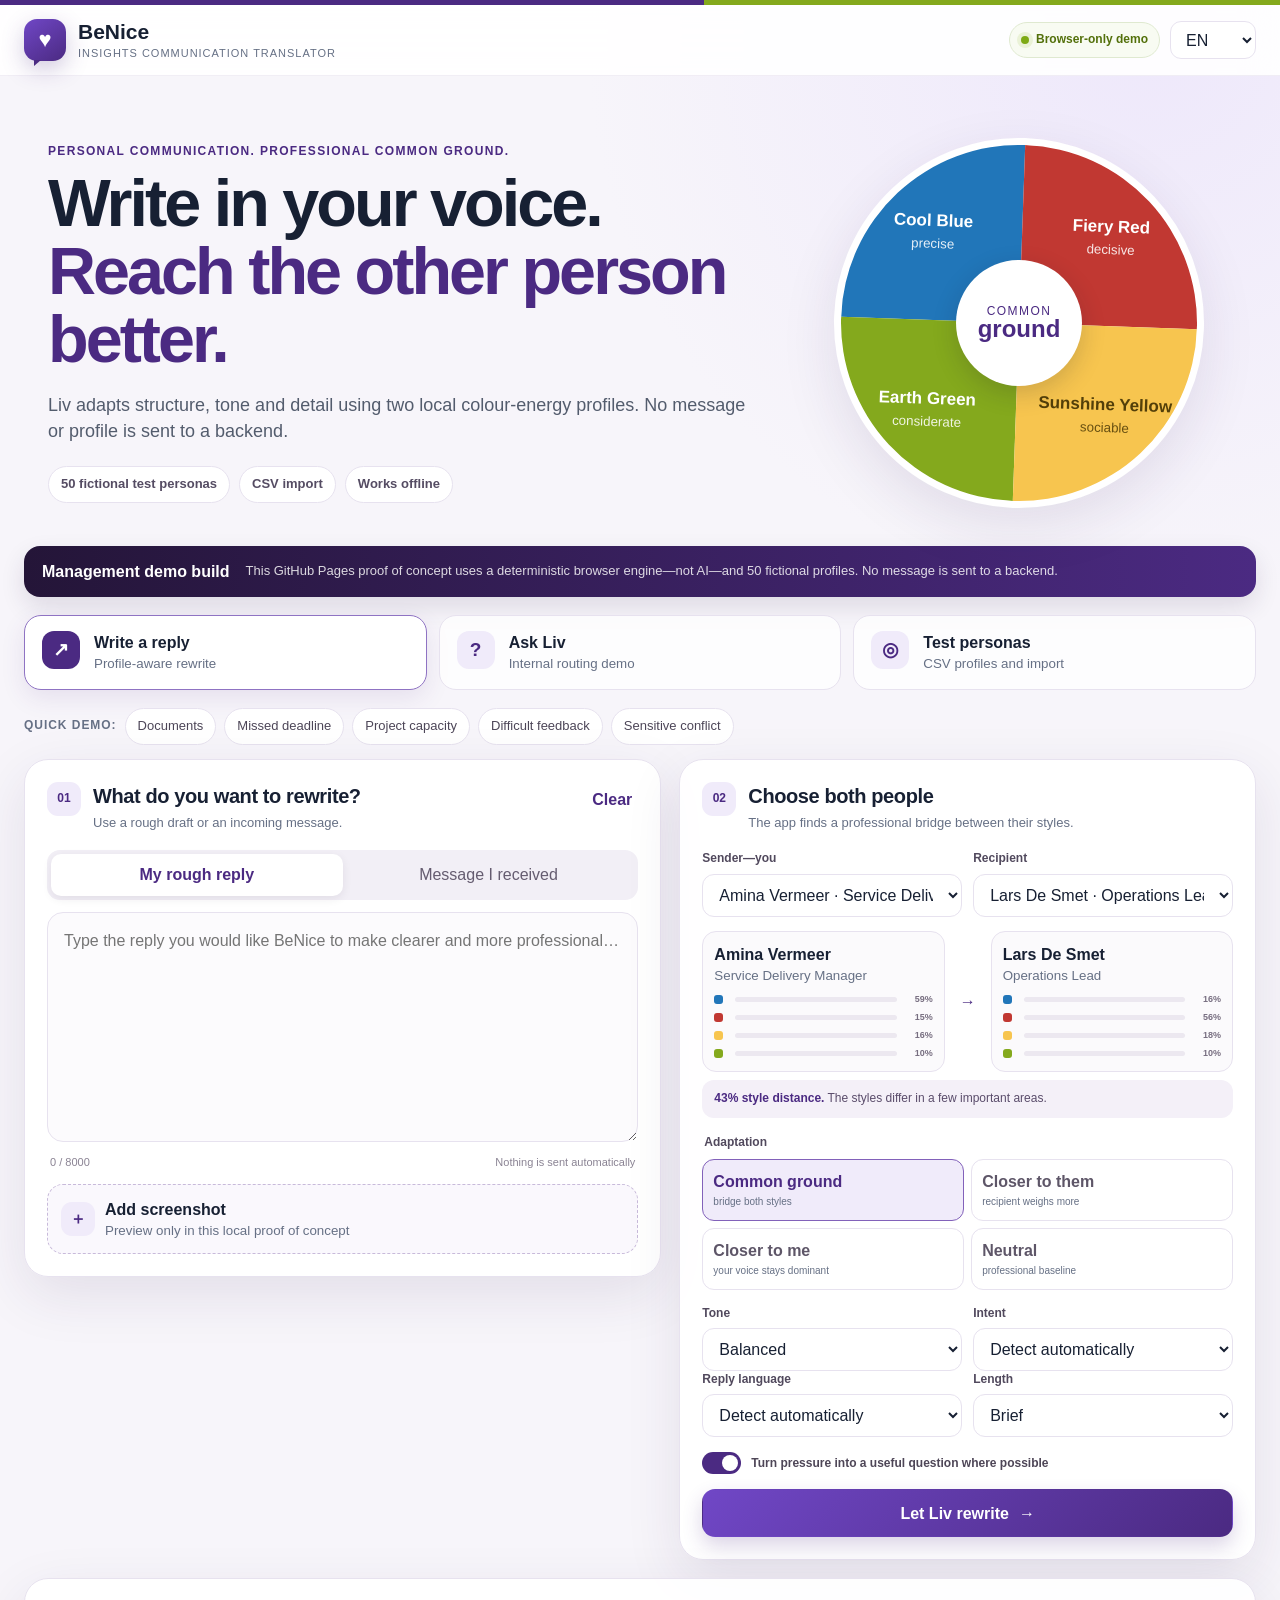
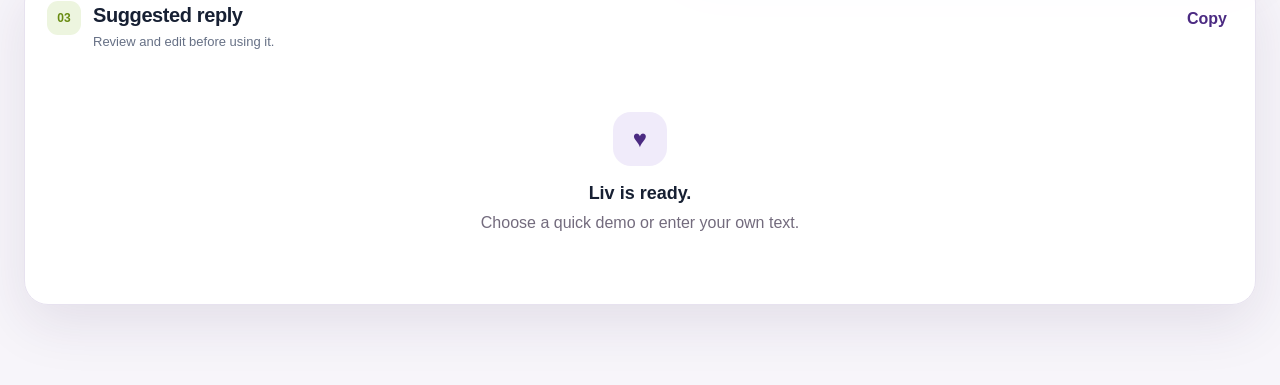
==== index.html @ 35d0121d "v0.000.001 first project setup" ====
<!doctype html>
<html lang="en">
<head>
  <meta charset="utf-8">
  <meta name="viewport" content="width=device-width,initial-scale=1,viewport-fit=cover">
  <meta name="theme-color" content="#4b2a82">
  <meta name="description" content="BeNice management proof of concept: personality-aware workplace communication using fictional CSV profiles in the browser.">
  <link rel="manifest" href="./manifest.webmanifest">
  <link rel="icon" href="./icons/icon.svg" type="image/svg+xml">
  <link rel="stylesheet" href="./styles.css">
  <title>BeNice · Insights communication translator</title>
</head>
<body>
  <div class="brand-ribbon" aria-hidden="true"></div>
  <header class="topbar">
    <a class="brand" href="#rewrite" aria-label="BeNice home">
      <span class="brand-mark" aria-hidden="true"><span>♥</span></span>
      <span class="brand-copy"><strong>BeNice</strong><small>Insights communication translator</small></span>
    </a>
    <div class="top-actions">
      <span class="local-chip"><span></span> Browser-only demo</span>
      <select id="uiLanguage" aria-label="Interface language">
        <option value="en">EN</option>
        <option value="nl">NL</option>
        <option value="fr">FR</option>
        <option value="de">DE</option>
      </select>
      <button id="installBtn" class="icon-button hidden" type="button" title="Install app" aria-label="Install app">↓</button>
    </div>
  </header>

  <main class="page-shell">
    <section class="hero">
      <div class="hero-copy">
        <p class="eyebrow" data-i18n="eyebrow">Personal communication. Professional common ground.</p>
        <h1 data-i18n-html="heroTitle">Write in your voice.<br><span>Reach the other person better.</span></h1>
        <p data-i18n="heroText">Liv adapts structure, tone and detail using two local colour-energy profiles. Nothing leaves this device.</p>
        <div class="hero-pills">
          <span data-i18n="pill1">50 fictional test personas</span>
          <span data-i18n="pill2">CSV import</span>
          <span data-i18n="pill3">Works offline</span>
        </div>
      </div>
      <div class="energy-compass" aria-label="Colour energies">
        <div class="energy blue"><strong>Cool Blue</strong><small data-i18n="blueShort">precise</small></div>
        <div class="energy red"><strong>Fiery Red</strong><small data-i18n="redShort">decisive</small></div>
        <div class="energy green"><strong>Earth Green</strong><small data-i18n="greenShort">considerate</small></div>
        <div class="energy yellow"><strong>Sunshine Yellow</strong><small data-i18n="yellowShort">sociable</small></div>
        <div class="compass-core"><span>common</span><strong>ground</strong></div>
      </div>
    </section>

    <div class="poc-banner">
      <strong data-i18n="pocTitle">Management demo build</strong>
      <span data-i18n="pocText">This GitHub Pages proof of concept uses a deterministic browser engine—not AI—and 50 fictional profiles. No message is sent to a backend.</span>
    </div>

    <nav class="mode-tabs" aria-label="BeNice mode">
      <button class="active" data-mode="rewrite"><span>↗</span><strong data-i18n="tabRewrite">Write a reply</strong><small data-i18n="tabRewriteSub">Profile-aware rewrite</small></button>
      <button data-mode="coach"><span>?</span><strong data-i18n="tabCoach">Ask Liv</strong><small data-i18n="tabCoachSub">Internal routing demo</small></button>
      <button data-mode="profiles"><span>◎</span><strong data-i18n="tabProfiles">Test personas</strong><small data-i18n="tabProfilesSub">CSV profiles and import</small></button>
    </nav>

    <section id="rewriteMode" class="mode-panel">
      <div class="demo-scenarios">
        <span data-i18n="demoLabel">Quick demo:</span>
        <button type="button" data-scenario="documents" data-i18n="demoDocuments">Documents</button>
        <button type="button" data-scenario="deadline" data-i18n="demoDeadline">Missed deadline</button>
        <button type="button" data-scenario="capacity" data-i18n="demoCapacity">Project capacity</button>
        <button type="button" data-scenario="feedback" data-i18n="demoFeedback">Difficult feedback</button>
        <button type="button" data-scenario="conflict" data-i18n="demoConflict">Sensitive conflict</button>
      </div>

      <div class="workspace-grid">
        <article class="card input-card">
          <div class="card-heading">
            <div><span class="step">01</span><div><h2 data-i18n="sourceTitle">What do you want to rewrite?</h2><p data-i18n="sourceSub">Use a rough draft or an incoming message.</p></div></div>
            <button id="clearBtn" class="link-button" type="button" data-i18n="clear">Clear</button>
          </div>

          <div class="segmented" data-choice="inputMode">
            <button class="active" data-value="draft" type="button" data-i18n="roughDraft">My rough reply</button>
            <button data-value="incoming" type="button" data-i18n="incomingMessage">Message I received</button>
          </div>
          <textarea id="sourceText" maxlength="8000" data-i18n-placeholder="sourcePlaceholder" placeholder="Type the reply you would like BeNice to make clearer and more professional…"></textarea>
          <div class="input-footer"><span id="charCount">0 / 8000</span><span data-i18n="notSent">Nothing is sent automatically</span></div>

          <div class="upload-zone">
            <label>
              <input id="imageInput" type="file" accept="image/png,image/jpeg,image/webp">
              <span class="upload-icon">＋</span>
              <span><strong data-i18n="upload">Add screenshot</strong><small data-i18n="uploadSub">Preview only in this local proof of concept</small></span>
            </label>
            <button id="removeImageBtn" class="link-button hidden" type="button" data-i18n="remove">Remove</button>
          </div>
          <img id="preview" class="preview hidden" alt="Uploaded screenshot preview">
          <p id="screenshotNote" class="privacy-note hidden"><span>i</span><span data-i18n="screenshotNote">The screenshot stays on this device. Text recognition will be connected to the internal agent later.</span></p>
        </article>

        <aside class="card settings-card">
          <div class="card-heading"><div><span class="step">02</span><div><h2 data-i18n="settingsTitle">Choose both people</h2><p data-i18n="settingsSub">The app finds a professional bridge between their styles.</p></div></div></div>

          <div class="people-grid">
            <label><span class="field-label" data-i18n="sender">Sender—you</span><select id="senderSelect" class="full-select"></select></label>
            <label><span class="field-label" data-i18n="recipient">Recipient</span><select id="recipientSelect" class="full-select"></select></label>
          </div>

          <div class="profile-pair">
            <div id="senderProfile" class="profile-card"></div>
            <div class="bridge-arrow">→</div>
            <div id="recipientProfile" class="profile-card"></div>
          </div>
          <div id="distanceSummary" class="distance-summary"></div>

          <fieldset>
            <legend data-i18n="adaptation">Adaptation</legend>
            <div class="choice-row four" data-choice="adaptation">
              <button class="active" data-value="common_ground" type="button"><strong data-i18n="commonGround">Common ground</strong><small data-i18n="commonGroundSub">bridge both styles</small></button>
              <button data-value="recipient" type="button"><strong data-i18n="closerThem">Closer to them</strong><small data-i18n="closerThemSub">recipient weighs more</small></button>
              <button data-value="sender" type="button"><strong data-i18n="closerMe">Closer to me</strong><small data-i18n="closerMeSub">your voice stays dominant</small></button>
              <button data-value="neutral" type="button"><strong data-i18n="neutral">Neutral</strong><small data-i18n="neutralSub">professional baseline</small></button>
            </div>
          </fieldset>

          <div class="settings-pair">
            <label><span class="field-label" data-i18n="tone">Tone</span><select id="toneSelect" class="full-select">
              <option value="balanced" data-i18n="balanced">Balanced</option>
              <option value="softer" data-i18n="softer">Softer</option>
              <option value="direct" data-i18n="direct">More direct</option>
            </select></label>
            <label><span class="field-label" data-i18n="intent">Intent</span><select id="intentSelect" class="full-select">
              <option value="auto" data-i18n="automatic">Detect automatically</option>
              <option value="ask" data-i18n="ask">Ask a question</option>
              <option value="request" data-i18n="request">Request action</option>
              <option value="feedback" data-i18n="feedback">Give feedback</option>
              <option value="deescalate" data-i18n="deescalate">De-escalate</option>
              <option value="inform" data-i18n="inform">Inform</option>
            </select></label>
          </div>
          <div class="settings-pair">
            <label><span class="field-label" data-i18n="replyLanguage">Reply language</span><select id="replyLanguage" class="full-select">
              <option value="auto" data-i18n="automatic">Detect automatically</option>
              <option value="en">English</option><option value="nl">Nederlands</option><option value="fr">Français</option><option value="de">Deutsch</option>
            </select></label>
            <label><span class="field-label" data-i18n="length">Length</span><select id="lengthSelect" class="full-select">
              <option value="brief" data-i18n="brief">Brief</option>
              <option value="balanced" data-i18n="balancedLength">Balanced</option>
              <option value="detailed" data-i18n="withContext">With context</option>
            </select></label>
          </div>
          <label class="toggle"><input id="questionFlip" type="checkbox" checked><span></span><b data-i18n="questionFlip">Turn pressure into a useful question where possible</b></label>
          <button id="rewriteBtn" class="primary-button full" type="button"><span data-i18n="rewriteButton">Let Liv rewrite</span><b>→</b></button>
        </aside>

        <article class="card result-card">
          <div class="card-heading"><div><span class="step done">03</span><div><h2 data-i18n="resultTitle">Suggested reply</h2><p data-i18n="resultSub">Review and edit before using it.</p></div></div><button id="copyBtn" class="link-button" type="button" data-i18n="copy">Copy</button></div>
          <div id="emptyResult" class="empty-state"><span>♥</span><strong data-i18n="emptyTitle">Liv is ready.</strong><p data-i18n="emptySub">Choose a quick demo or enter your own text.</p></div>
          <div id="resultContent" class="hidden">
            <div id="styleSummary" class="style-summary"></div>
            <section id="adviceCard" class="advice-card hidden">
              <div class="advice-heading"><span>↗</span><div><strong id="adviceTitle">Improve before sending</strong><p id="adviceIntro">Practical additions based on the recipient’s strongest colour energies.</p></div></div>
              <ul id="adviceList"></ul>
            </section>
            <section id="meetingCard" class="meeting-card hidden"><span>◉</span><div><strong data-i18n="meetingTitle">This may be better discussed directly.</strong><p id="meetingReason"></p><button id="copyMeetingBtn" class="secondary-button" type="button" data-i18n="copyMeeting">Copy meeting suggestion</button></div></section>
            <p id="otherwiseLabel" class="otherwise hidden" data-i18n="otherwise">If not, this is the written reply:</p>
            <textarea id="resultText" aria-label="Suggested reply"></textarea>
            <p id="resultMeta" class="microcopy"></p>
            <div class="result-actions"><button id="tryAgainBtn" class="secondary-button" type="button" data-i18n="anotherVersion">Another version</button><button id="copyMainBtn" class="primary-button" type="button" data-i18n="copyReply">Copy reply</button></div>
          </div>
        </article>
      </div>
    </section>

    <section id="coachMode" class="mode-panel hidden">
      <div class="coach-layout">
        <article class="coach-intro">
          <p class="eyebrow" data-i18n="coachEyebrow">Confidential and practical</p>
          <h2 data-i18n="coachTitle">Ask Liv where to go next.</h2>
          <p data-i18n="coachText">This local demo routes a question to a likely internal contact. It does not diagnose, monitor or report people.</p>
          <div class="coach-prompts">
            <button type="button" data-coach="capacity" data-i18n="coachPrompt1">My project needs more time or capacity.</button>
            <button type="button" data-coach="conflict" data-i18n="coachPrompt2">A collaboration is becoming difficult.</button>
            <button type="button" data-coach="privacy" data-i18n="coachPrompt3">I have a privacy or security question.</button>
            <button type="button" data-coach="wellbeing" data-i18n="coachPrompt4">I would like to talk to someone confidentially.</button>
          </div>
          <div class="coach-boundary"><strong data-i18n="boundaryTitle">Prototype boundary</strong><p data-i18n="boundaryText">No chat history, no HR notification and no sentiment score. A production directory would be managed internally.</p></div>
        </article>
        <article class="card coach-card">
          <div class="card-heading"><div><span class="step">01</span><div><h2 data-i18n="coachQuestion">What would you like to ask?</h2><p data-i18n="coachQuestionSub">The wording does not need to be perfect.</p></div></div></div>
          <textarea id="coachText" maxlength="4000" data-i18n-placeholder="coachPlaceholder" placeholder="Describe the question or situation…"></textarea>
          <button id="coachBtn" class="primary-button full" type="button"><span data-i18n="askLiv">Ask Liv</span><b>→</b></button>
          <div id="coachResult" class="coach-result hidden"></div>
        </article>
      </div>
    </section>

    <section id="profilesMode" class="mode-panel hidden">
      <div class="profiles-toolbar card">
        <div><p class="eyebrow" data-i18n="profilesEyebrow">Local profile source</p><h2 data-i18n="profilesTitle">50 fictional personas for testing</h2><p data-i18n="profilesText">Import your own CSV later; it is stored only in this browser. Use fictional or approved data for demonstrations.</p></div>
        <div class="toolbar-actions">
          <label class="secondary-button file-button"><input id="csvInput" type="file" accept=".csv,text/csv"><span data-i18n="importCsv">Import CSV</span></label>
          <button id="downloadCsvBtn" class="secondary-button" type="button" data-i18n="downloadCsv">Download current CSV</button>
          <button id="resetCsvBtn" class="link-button" type="button" data-i18n="resetDemo">Reset demo data</button>
        </div>
      </div>
      <div class="profiles-stats">
        <div><strong id="profileCount">50</strong><span data-i18n="profilesLoaded">profiles loaded</span></div>
        <div><strong id="departmentCount">0</strong><span data-i18n="departments">departments</span></div>
        <div><strong id="averageDistance">0%</strong><span data-i18n="averageDistance">average style distance</span></div>
      </div>
      <div class="profiles-filter card">
        <input id="profileSearch" type="search" data-i18n-placeholder="searchProfiles" placeholder="Search name, role or department…">
        <select id="departmentFilter"><option value="" data-i18n="allDepartments">All departments</option></select>
      </div>
      <div id="personaGrid" class="persona-grid"></div>
      <div class="method-note"><strong data-i18n="methodTitle">Method note</strong><span data-i18n="methodText">The four colour energies are used here as communication guidance, not as labels or a new assessment. Confirm internal licensing before using proprietary terminology or materials in production.</span></div>
    </section>
  </main>

  <div id="toast" class="toast" role="status" aria-live="polite"></div>
  <script type="module" src="./app.js"></script>
</body>
</html>
---- styles.css ----
:root{
  --ink:#172033;--muted:#667085;--line:#e7e2ef;--surface:#fff;--canvas:#f7f5fa;
  --purple:#4b2a82;--purple-2:#7047c6;--purple-soft:#f0ebfa;--green:#84a91d;--green-soft:#eef5df;
  --red:#c13832;--red-soft:#fae9e7;--yellow:#f7c54f;--yellow-soft:#fff5d7;--blue:#2176b9;--blue-soft:#e4f1fa;
  --shadow:0 18px 55px rgba(49,32,79,.10);--radius:24px;--radius-sm:14px;
}
*{box-sizing:border-box}html{scroll-behavior:smooth}body{margin:0;background:radial-gradient(circle at 90% 2%,#eee8fb 0,transparent 25%),var(--canvas);color:var(--ink);font-family:Inter,ui-sans-serif,-apple-system,BlinkMacSystemFont,"Segoe UI",sans-serif;line-height:1.45}.hidden{display:none!important}button,input,select,textarea{font:inherit}button{cursor:pointer}.brand-ribbon{height:5px;background:linear-gradient(90deg,var(--purple) 0 55%,var(--green) 55% 100%)}
.topbar{position:sticky;top:0;z-index:30;display:flex;align-items:center;justify-content:space-between;gap:20px;padding:14px max(24px,calc((100vw - 1440px)/2));background:rgba(255,255,255,.91);backdrop-filter:blur(18px);border-bottom:1px solid rgba(75,42,130,.08)}.brand{display:flex;align-items:center;gap:12px;color:inherit;text-decoration:none}.brand-mark{width:42px;height:42px;border-radius:13px;background:linear-gradient(145deg,var(--purple-2),var(--purple));display:grid;place-items:center;position:relative;box-shadow:0 8px 22px rgba(75,42,130,.25)}.brand-mark:after{content:"";position:absolute;bottom:-5px;left:10px;border-width:6px 7px 0 0;border-style:solid;border-color:var(--purple) transparent transparent transparent}.brand-mark span{color:#fff;font-size:22px}.brand-copy{display:flex;flex-direction:column;line-height:1.05}.brand-copy strong{font-size:21px}.brand-copy small{margin-top:5px;color:var(--muted);font-size:11px;text-transform:uppercase;letter-spacing:.09em}.top-actions{display:flex;align-items:center;gap:10px}.local-chip{display:flex;align-items:center;gap:7px;padding:8px 11px;border:1px solid #dfe9d0;border-radius:999px;background:#f8fbf2;color:#53700b;font-size:12px;font-weight:700}.local-chip span{width:8px;height:8px;border-radius:50%;background:#7eaa15;box-shadow:0 0 0 4px #eaf2d7}.top-actions select,.icon-button{height:38px;border:1px solid var(--line);background:#fff;border-radius:11px;color:var(--ink)}.top-actions select{padding:0 30px 0 11px}.icon-button{width:38px;font-weight:800;color:var(--purple)}
.page-shell{max-width:1440px;margin:auto;padding:34px 24px 80px}.hero{display:grid;grid-template-columns:1.25fr .75fr;align-items:center;gap:48px;padding:28px 24px 38px}.eyebrow{margin:0 0 10px;color:var(--purple);font-weight:800;text-transform:uppercase;letter-spacing:.11em;font-size:12px}.hero h1{margin:0;font-size:clamp(38px,5.2vw,72px);line-height:1.02;letter-spacing:-.045em}.hero h1 span{color:var(--purple)}.hero-copy>p:not(.eyebrow){max-width:760px;font-size:18px;color:#535c6d}.hero-pills{display:flex;flex-wrap:wrap;gap:9px;margin-top:22px}.hero-pills span{padding:8px 12px;border-radius:999px;background:#fff;border:1px solid var(--line);font-size:13px;font-weight:700;color:#554c63}.energy-compass{justify-self:center;width:min(370px,38vw);aspect-ratio:1;display:grid;grid-template-columns:1fr 1fr;grid-template-rows:1fr 1fr;border-radius:50%;overflow:hidden;position:relative;background:#fff;box-shadow:var(--shadow);border:7px solid #fff;transform:rotate(2deg)}.energy{display:flex;flex-direction:column;justify-content:center;align-items:center;color:#fff;text-align:center;padding:26px 12px}.energy strong{font-size:17px}.energy small{opacity:.88}.energy.blue{background:var(--blue)}.energy.red{background:var(--red)}.energy.green{background:var(--green)}.energy.yellow{background:var(--yellow);color:#533f09}.compass-core{position:absolute;inset:50% auto auto 50%;transform:translate(-50%,-50%) rotate(-2deg);width:126px;height:126px;border-radius:50%;display:flex;flex-direction:column;align-items:center;justify-content:center;background:#fff;box-shadow:0 8px 25px rgba(29,25,38,.18);color:var(--purple);line-height:1}.compass-core span{font-size:12px;text-transform:uppercase;letter-spacing:.12em}.compass-core strong{font-size:24px}.poc-banner{display:flex;align-items:center;gap:16px;padding:14px 18px;margin:0 0 18px;border-radius:16px;background:linear-gradient(90deg,#241538,#4b2a82);color:#fff;box-shadow:0 10px 25px rgba(45,28,69,.12)}.poc-banner strong{white-space:nowrap}.poc-banner span{opacity:.83;font-size:13px}
.mode-tabs{display:grid;grid-template-columns:repeat(3,1fr);gap:12px;margin-bottom:18px}.mode-tabs button{display:grid;grid-template-columns:42px 1fr;grid-template-rows:auto auto;text-align:left;gap:0 10px;padding:15px 17px;border:1px solid var(--line);border-radius:17px;background:rgba(255,255,255,.78);color:var(--ink)}.mode-tabs button>span{grid-row:1/3;width:38px;height:38px;border-radius:12px;display:grid;place-items:center;background:var(--purple-soft);color:var(--purple);font-weight:900;font-size:19px}.mode-tabs strong{align-self:end}.mode-tabs small{color:var(--muted)}.mode-tabs button.active{border-color:#8f73c3;background:#fff;box-shadow:0 8px 24px rgba(75,42,130,.1)}.mode-tabs button.active>span{background:var(--purple);color:#fff}.demo-scenarios{display:flex;align-items:center;flex-wrap:wrap;gap:8px;margin:0 0 14px}.demo-scenarios>span{font-size:12px;color:var(--muted);font-weight:800;text-transform:uppercase;letter-spacing:.08em}.demo-scenarios button{border:1px solid var(--line);background:#fff;color:#4d4658;border-radius:999px;padding:8px 12px;font-size:13px}.demo-scenarios button:hover{border-color:#9f88c7;color:var(--purple)}
.workspace-grid{display:grid;grid-template-columns:minmax(0,1.05fr) minmax(360px,.95fr);gap:18px;align-items:start}.card{background:rgba(255,255,255,.96);border:1px solid var(--line);border-radius:var(--radius);box-shadow:var(--shadow)}.input-card,.settings-card,.result-card,.coach-card{padding:22px}.result-card{grid-column:1/-1}.card-heading{display:flex;align-items:flex-start;justify-content:space-between;gap:14px;margin-bottom:18px}.card-heading>div{display:flex;gap:12px;align-items:flex-start}.card-heading h2{margin:0;font-size:20px;letter-spacing:-.02em}.card-heading p{margin:3px 0 0;color:var(--muted);font-size:13px}.step{display:grid;place-items:center;width:34px;height:34px;border-radius:11px;background:var(--purple-soft);color:var(--purple);font-weight:900;font-size:12px}.step.done{background:#edf5df;color:#688b11}.link-button{border:0;background:transparent;color:var(--purple);font-weight:750;padding:6px}.segmented{display:grid;grid-template-columns:1fr 1fr;padding:4px;background:#f2eff6;border-radius:13px;margin-bottom:12px}.segmented button{border:0;background:transparent;border-radius:10px;padding:9px 10px;color:#655c70}.segmented button.active{background:#fff;color:var(--purple);box-shadow:0 3px 10px rgba(36,25,50,.08);font-weight:800}textarea{width:100%;resize:vertical;border:1px solid var(--line);border-radius:16px;background:#fcfbfd;color:var(--ink);padding:16px;outline:none;min-height:230px}.input-card textarea:focus,.coach-card textarea:focus,.result-card textarea:focus,input:focus,select:focus{border-color:#8b6bc3;box-shadow:0 0 0 3px rgba(75,42,130,.09)}.input-footer{display:flex;justify-content:space-between;color:#8a8393;font-size:11px;margin:7px 3px 13px}.upload-zone{display:flex;align-items:center;justify-content:space-between;border:1px dashed #c8bada;border-radius:16px;padding:13px;background:#faf8fd}.upload-zone label{display:flex;align-items:center;gap:10px;cursor:pointer}.upload-zone input,.file-button input{display:none}.upload-icon{width:34px;height:34px;border-radius:11px;display:grid;place-items:center;background:var(--purple-soft);color:var(--purple);font-weight:900}.upload-zone label>span:last-child{display:flex;flex-direction:column}.upload-zone small{color:var(--muted)}.preview{width:100%;max-height:310px;object-fit:contain;margin-top:12px;border-radius:14px;border:1px solid var(--line);background:#f3f1f6}.privacy-note{display:flex;align-items:flex-start;gap:8px;color:#686170;font-size:12px;margin:11px 2px 0}.privacy-note>span:first-child{width:19px;height:19px;border-radius:50%;background:var(--purple-soft);color:var(--purple);display:grid;place-items:center;font-weight:900;flex:none}
.people-grid,.settings-pair{display:grid;grid-template-columns:1fr 1fr;gap:11px}.field-label{display:block;margin-bottom:6px;color:#51495d;font-size:12px;font-weight:800}.full-select,input[type=email],input[type=search]{width:100%;height:43px;padding:0 12px;border:1px solid var(--line);background:#fff;border-radius:12px;outline:none;color:var(--ink)}.profile-pair{display:grid;grid-template-columns:1fr 30px 1fr;align-items:center;gap:8px;margin:14px 0 8px}.bridge-arrow{text-align:center;color:var(--purple);font-weight:900}.profile-card{min-width:0;border:1px solid var(--line);border-radius:14px;padding:11px;background:#fbfafc}.profile-card strong{display:block;white-space:nowrap;overflow:hidden;text-overflow:ellipsis}.profile-card small{display:block;color:var(--muted);white-space:nowrap;overflow:hidden;text-overflow:ellipsis;margin-bottom:8px}.mini-bars,.energy-bars{display:grid;gap:5px}.bar{display:grid;grid-template-columns:15px 1fr 30px;align-items:center;gap:6px;font-size:10px}.bar i{width:9px;height:9px;border-radius:3px}.bar-track{height:5px;border-radius:999px;background:#ece8f0;overflow:hidden}.bar-fill{height:100%;border-radius:inherit}.bar b{text-align:right;font-size:9px;color:#776e80}.bar.blue i,.bar.blue .bar-fill{background:var(--blue)}.bar.red i,.bar.red .bar-fill{background:var(--red)}.bar.yellow i,.bar.yellow .bar-fill{background:var(--yellow)}.bar.green i,.bar.green .bar-fill{background:var(--green)}.distance-summary{padding:10px 12px;margin-bottom:16px;border-radius:12px;background:#f4f0f8;color:#5a4c6b;font-size:12px}.distance-summary strong{color:var(--purple)}fieldset{border:0;padding:0;margin:15px 0}legend{font-size:12px;font-weight:850;color:#51495d;margin-bottom:8px}.choice-row{display:grid;grid-template-columns:repeat(3,1fr);gap:7px}.choice-row.four{grid-template-columns:repeat(2,1fr)}.choice-row button{border:1px solid var(--line);background:#fff;border-radius:12px;padding:10px;text-align:left;color:#5e5668}.choice-row button strong,.choice-row button small{display:block}.choice-row button small{margin-top:2px;font-size:10px;color:var(--muted)}.choice-row button.active{border-color:#8261ba;background:var(--purple-soft);color:var(--purple)}.toggle{display:flex;align-items:center;gap:10px;margin:15px 0;color:#4e4657;font-size:12px}.toggle input{display:none}.toggle>span{width:39px;height:22px;border-radius:999px;background:#d8d3dd;position:relative;flex:none}.toggle>span:after{content:"";position:absolute;width:16px;height:16px;top:3px;left:3px;border-radius:50%;background:#fff;transition:.18s}.toggle input:checked+span{background:var(--purple)}.toggle input:checked+span:after{left:20px}.primary-button,.secondary-button{border-radius:13px;padding:11px 15px;font-weight:800;border:1px solid transparent}.primary-button{background:linear-gradient(135deg,var(--purple-2),var(--purple));color:#fff;box-shadow:0 9px 20px rgba(75,42,130,.2)}.secondary-button{background:#fff;color:var(--purple);border-color:#cfc2e0}.full{width:100%;display:flex;align-items:center;justify-content:center;gap:10px;margin-top:14px;min-height:48px}.empty-state{text-align:center;padding:42px 20px;color:#736b7d}.empty-state span{display:grid;place-items:center;width:54px;height:54px;border-radius:18px;background:var(--purple-soft);color:var(--purple);margin:0 auto 14px;font-size:24px}.empty-state strong{display:block;color:var(--ink);font-size:18px}.empty-state p{margin:5px 0}.style-summary{display:flex;align-items:flex-start;gap:12px;padding:13px 15px;border-radius:14px;background:#f3eff9;margin-bottom:12px;color:#574865}.style-summary>span{display:grid;place-items:center;min-width:32px;height:32px;border-radius:10px;background:#fff;color:var(--purple);font-weight:900}.style-summary strong{display:block;color:var(--purple)}.style-summary p{margin:2px 0 0;font-size:12px}.meeting-card{display:flex;align-items:flex-start;gap:12px;padding:15px;border:1px solid #ecd6b3;border-radius:15px;background:#fff8ea;margin-bottom:13px}.meeting-card>span{display:grid;place-items:center;width:35px;height:35px;border-radius:11px;background:#fff0cd;color:#92651a}.meeting-card strong{display:block;color:#6f4d12}.meeting-card p{margin:4px 0 10px;color:#6e6250;font-size:13px}.otherwise{font-size:12px;font-weight:800;color:#776d80}.result-card textarea{min-height:160px;background:#fff}.microcopy{color:var(--muted);font-size:12px}.result-actions{display:flex;justify-content:flex-end;gap:9px}.toast{position:fixed;right:22px;bottom:22px;z-index:50;max-width:380px;padding:12px 16px;border-radius:13px;background:#1f1727;color:#fff;box-shadow:var(--shadow);transform:translateY(20px);opacity:0;pointer-events:none;transition:.2s}.toast.show{transform:none;opacity:1}
.coach-layout{display:grid;grid-template-columns:.8fr 1.2fr;gap:18px}.coach-intro{padding:34px 30px;border-radius:var(--radius);background:linear-gradient(150deg,#2c193f,#4b2a82);color:#fff}.coach-intro h2{font-size:38px;line-height:1.05;margin:0 0 13px}.coach-intro>p:not(.eyebrow){color:#ded3ec}.coach-intro .eyebrow{color:#cbbce2}.coach-prompts{display:grid;gap:8px;margin:23px 0}.coach-prompts button{padding:12px 14px;border-radius:12px;border:1px solid rgba(255,255,255,.18);background:rgba(255,255,255,.08);color:#fff;text-align:left}.coach-prompts button:hover{background:rgba(255,255,255,.14)}.coach-boundary{padding:14px;border-radius:13px;background:rgba(0,0,0,.16);font-size:12px}.coach-boundary p{margin:4px 0 0;color:#ded3ec}.coach-card textarea{min-height:230px}.coach-result{margin-top:15px;padding:17px;border-radius:15px;background:#f3eff9}.coach-result h3{margin:0 0 5px;color:var(--purple)}.coach-result p{margin:5px 0}.contact-card{display:flex;justify-content:space-between;gap:12px;align-items:center;padding:12px;margin-top:10px;border-radius:12px;background:#fff;border:1px solid var(--line)}.contact-card small{display:block;color:var(--muted)}.contact-card span{font-weight:850;color:var(--purple);font-size:12px}
.profiles-toolbar{display:flex;align-items:center;justify-content:space-between;gap:25px;padding:23px;margin-bottom:13px}.profiles-toolbar h2{margin:0;font-size:26px}.profiles-toolbar p:not(.eyebrow){margin:6px 0 0;color:var(--muted);max-width:760px}.toolbar-actions{display:flex;align-items:center;justify-content:flex-end;flex-wrap:wrap;gap:8px}.file-button{display:inline-flex;align-items:center;cursor:pointer}.profiles-stats{display:grid;grid-template-columns:repeat(3,1fr);gap:12px;margin-bottom:13px}.profiles-stats>div{display:flex;align-items:baseline;gap:9px;padding:16px 19px;border-radius:16px;background:#fff;border:1px solid var(--line)}.profiles-stats strong{font-size:26px;color:var(--purple)}.profiles-stats span{color:var(--muted);font-size:12px}.profiles-filter{display:grid;grid-template-columns:1fr 240px;gap:10px;padding:13px;margin-bottom:13px}.persona-grid{display:grid;grid-template-columns:repeat(3,1fr);gap:12px}.persona-card{background:#fff;border:1px solid var(--line);border-radius:17px;padding:15px;box-shadow:0 7px 21px rgba(49,32,79,.055)}.persona-head{display:flex;justify-content:space-between;gap:10px;margin-bottom:10px}.persona-head strong{display:block}.persona-head small{display:block;color:var(--muted)}.dominant-badge{align-self:flex-start;white-space:nowrap;padding:5px 8px;border-radius:999px;font-size:9px;font-weight:900}.dominant-badge.blue{background:var(--blue-soft);color:#155d91}.dominant-badge.red{background:var(--red-soft);color:#9e2924}.dominant-badge.yellow{background:var(--yellow-soft);color:#805d09}.dominant-badge.green{background:var(--green-soft);color:#56720e}.persona-meta{margin-top:10px;display:flex;justify-content:space-between;color:#8a8291;font-size:10px}.method-note{margin-top:15px;padding:15px 18px;border-radius:14px;background:#eee9f5;color:#5a5066;font-size:12px}.method-note strong{margin-right:8px;color:var(--purple)}
@media(max-width:1050px){.hero{grid-template-columns:1fr}.energy-compass{width:330px;max-width:78vw}.workspace-grid{grid-template-columns:1fr}.result-card{grid-column:auto}.persona-grid{grid-template-columns:repeat(2,1fr)}}
@media(max-width:760px){.topbar{padding:12px 15px}.brand-copy small,.local-chip{display:none}.page-shell{padding:21px 13px 60px}.hero{padding:20px 5px 28px;gap:25px}.hero h1{font-size:42px}.hero-copy>p:not(.eyebrow){font-size:16px}.energy-compass{width:300px}.poc-banner{align-items:flex-start;flex-direction:column;gap:5px}.mode-tabs{grid-template-columns:1fr}.mode-tabs button{grid-template-columns:38px 1fr;padding:12px}.demo-scenarios{overflow-x:auto;flex-wrap:nowrap;padding-bottom:5px}.demo-scenarios button{white-space:nowrap}.input-card,.settings-card,.result-card,.coach-card{padding:16px;border-radius:19px}.people-grid,.settings-pair{grid-template-columns:1fr}.choice-row.four{grid-template-columns:1fr 1fr}.profile-pair{grid-template-columns:1fr}.bridge-arrow{transform:rotate(90deg)}.coach-layout{grid-template-columns:1fr}.coach-intro{padding:27px 20px}.coach-intro h2{font-size:32px}.profiles-toolbar{align-items:flex-start;flex-direction:column}.toolbar-actions{justify-content:flex-start}.profiles-stats{grid-template-columns:1fr}.profiles-filter{grid-template-columns:1fr}.persona-grid{grid-template-columns:1fr}.result-actions{flex-direction:column}.result-actions button{width:100%}}
@media(max-width:430px){.top-actions select{width:58px}.hero h1{font-size:35px}.energy-compass{width:270px}.energy strong{font-size:13px}.compass-core{width:100px;height:100px}.compass-core strong{font-size:19px}.choice-row.four{grid-template-columns:1fr}.profile-card{padding:10px}.card-heading h2{font-size:18px}}
.advice-card{border:1px solid #d9cdec;border-radius:15px;background:#fbf9ff;margin:0 0 13px;padding:14px 15px}.advice-heading{display:flex;align-items:flex-start;gap:11px}.advice-heading>span{display:grid;place-items:center;width:34px;height:34px;border-radius:11px;background:var(--purple-soft);color:var(--purple);font-weight:900;flex:none}.advice-heading strong{display:block;color:var(--purple)}.advice-heading p{margin:3px 0 0;color:var(--muted);font-size:12px}.advice-card ul{display:grid;gap:8px;margin:12px 0 0;padding:0;list-style:none}.advice-card li{display:grid;grid-template-columns:10px 1fr;gap:9px;align-items:start;padding:9px 10px;border-radius:11px;background:#fff;border:1px solid #ebe5f2;color:#554d5e;font-size:13px}.advice-card li:before{content:"";width:8px;height:8px;border-radius:3px;margin-top:5px;background:var(--purple)}.advice-card li[data-energy="cool_blue"]:before{background:var(--blue)}.advice-card li[data-energy="fiery_red"]:before{background:var(--red)}.advice-card li[data-energy="sunshine_yellow"]:before{background:var(--yellow)}.advice-card li[data-energy="earth_green"]:before{background:var(--green)}.style-summary .message-recipe{display:flex;flex-wrap:wrap;gap:6px;margin-top:9px}.style-summary .recipe-chip{display:inline-flex;align-items:center;gap:6px;padding:5px 8px;border-radius:999px;background:#fff;border:1px solid #e3daed;font-size:10px;font-weight:800}.style-summary .recipe-chip i{width:8px;height:8px;border-radius:3px}.style-summary .recipe-chip.blue i{background:var(--blue)}.style-summary .recipe-chip.red i{background:var(--red)}.style-summary .recipe-chip.yellow i{background:var(--yellow)}.style-summary .recipe-chip.green i{background:var(--green)}
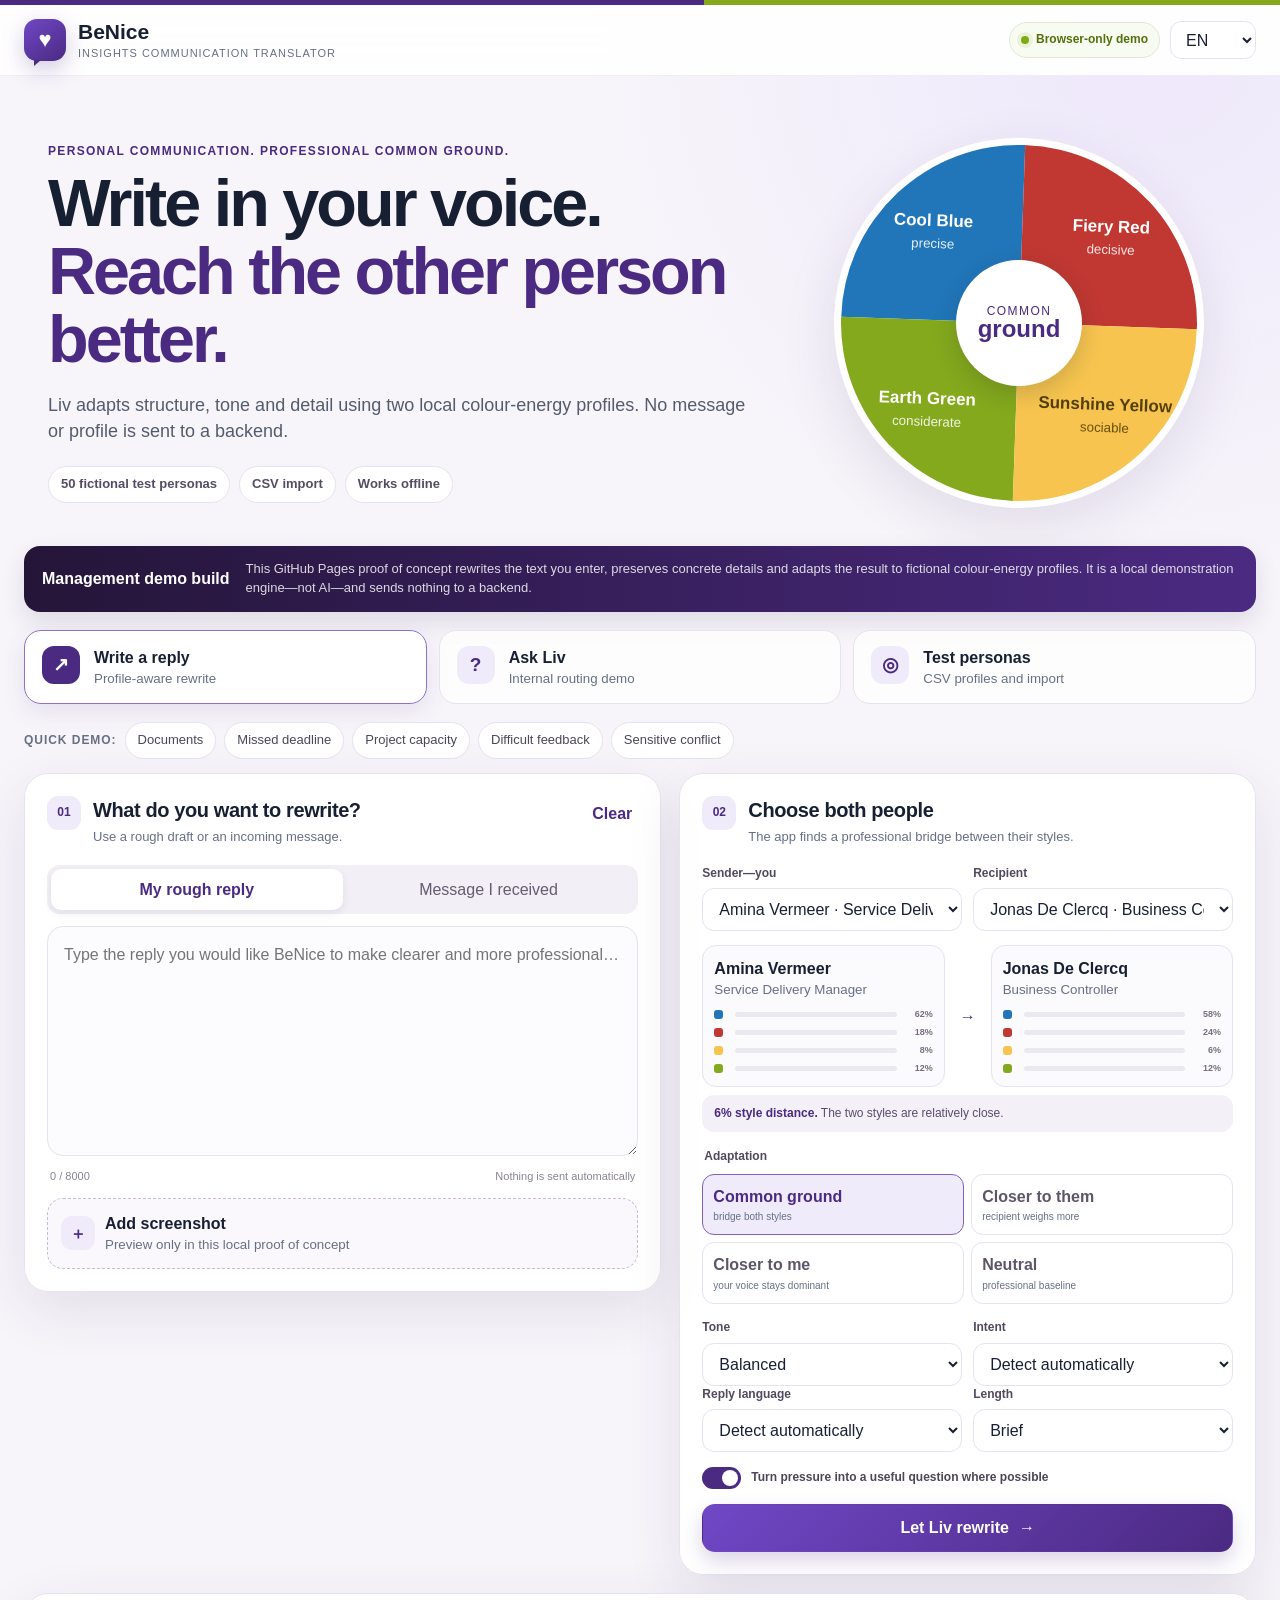
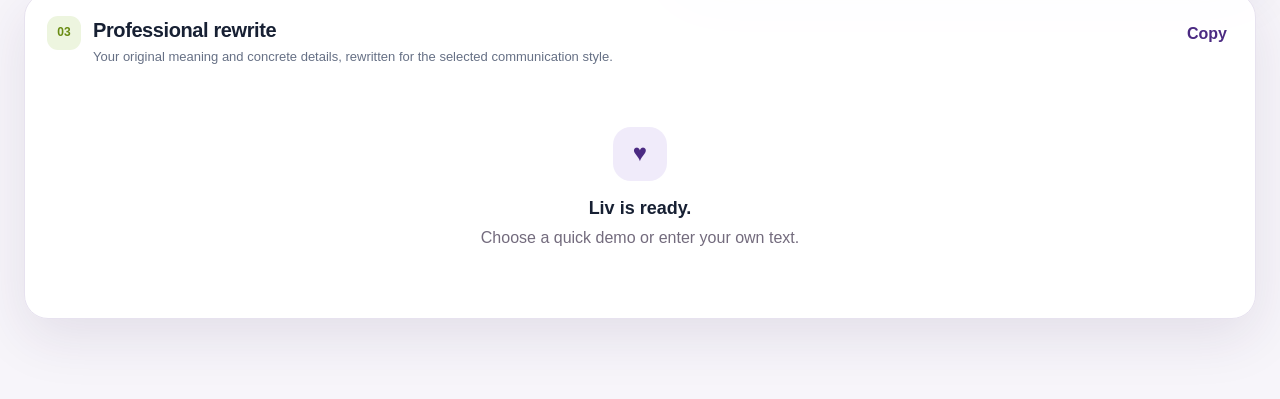
==== commit 83639dc8: "fix real names documents and chat improvements" ====
--- a/index.html
+++ b/index.html
@@ -4,7 +4,7 @@
   <meta charset="utf-8">
   <meta name="viewport" content="width=device-width,initial-scale=1,viewport-fit=cover">
   <meta name="theme-color" content="#4b2a82">
-  <meta name="description" content="BeNice management proof of concept: personality-aware workplace communication using fictional CSV profiles in the browser.">
+  <meta name="description" content="BeNice management proof of concept: context-preserving professional rewrites adapted to fictional Insights colour-energy profiles.">
   <link rel="manifest" href="./manifest.webmanifest">
   <link rel="icon" href="./icons/icon.svg" type="image/svg+xml">
   <link rel="stylesheet" href="./styles.css">
@@ -56,7 +56,7 @@
     </div>
 
     <nav class="mode-tabs" aria-label="BeNice mode">
-      <button class="active" data-mode="rewrite"><span>↗</span><strong data-i18n="tabRewrite">Write a reply</strong><small data-i18n="tabRewriteSub">Profile-aware rewrite</small></button>
+      <button class="active" data-mode="rewrite"><span>↗</span><strong data-i18n="tabRewrite">Write a reply</strong><small data-i18n="tabRewriteSub">Your text, professionally rewritten</small></button>
       <button data-mode="coach"><span>?</span><strong data-i18n="tabCoach">Ask Liv</strong><small data-i18n="tabCoachSub">Internal routing demo</small></button>
       <button data-mode="profiles"><span>◎</span><strong data-i18n="tabProfiles">Test personas</strong><small data-i18n="tabProfilesSub">CSV profiles and import</small></button>
     </nav>
@@ -153,7 +153,7 @@
         </aside>
 
         <article class="card result-card">
-          <div class="card-heading"><div><span class="step done">03</span><div><h2 data-i18n="resultTitle">Suggested reply</h2><p data-i18n="resultSub">Review and edit before using it.</p></div></div><button id="copyBtn" class="link-button" type="button" data-i18n="copy">Copy</button></div>
+          <div class="card-heading"><div><span class="step done">03</span><div><h2 data-i18n="resultTitle">Professional rewrite</h2><p data-i18n="resultSub">Your meaning and concrete details, rewritten for the selected communication style.</p></div></div><button id="copyBtn" class="link-button" type="button" data-i18n="copy">Copy</button></div>
           <div id="emptyResult" class="empty-state"><span>♥</span><strong data-i18n="emptyTitle">Liv is ready.</strong><p data-i18n="emptySub">Choose a quick demo or enter your own text.</p></div>
           <div id="resultContent" class="hidden">
             <div id="styleSummary" class="style-summary"></div>
@@ -178,6 +178,8 @@
           <h2 data-i18n="coachTitle">Ask Liv where to go next.</h2>
           <p data-i18n="coachText">This local demo routes a question to a likely internal contact. It does not diagnose, monitor or report people.</p>
           <div class="coach-prompts">
+            <button type="button" data-coach="it" data-i18n="coachPromptIt">My laptop, account or infrastructure is not working.</button>
+            <button type="button" data-coach="hr" data-i18n="coachPromptHr">I have an HR or company-car question.</button>
             <button type="button" data-coach="capacity" data-i18n="coachPrompt1">My project needs more time or capacity.</button>
             <button type="button" data-coach="conflict" data-i18n="coachPrompt2">A collaboration is becoming difficult.</button>
             <button type="button" data-coach="privacy" data-i18n="coachPrompt3">I have a privacy or security question.</button>
--- a/styles.css
+++ b/styles.css
@@ -16,3 +16,5 @@
 @media(max-width:760px){.topbar{padding:12px 15px}.brand-copy small,.local-chip{display:none}.page-shell{padding:21px 13px 60px}.hero{padding:20px 5px 28px;gap:25px}.hero h1{font-size:42px}.hero-copy>p:not(.eyebrow){font-size:16px}.energy-compass{width:300px}.poc-banner{align-items:flex-start;flex-direction:column;gap:5px}.mode-tabs{grid-template-columns:1fr}.mode-tabs button{grid-template-columns:38px 1fr;padding:12px}.demo-scenarios{overflow-x:auto;flex-wrap:nowrap;padding-bottom:5px}.demo-scenarios button{white-space:nowrap}.input-card,.settings-card,.result-card,.coach-card{padding:16px;border-radius:19px}.people-grid,.settings-pair{grid-template-columns:1fr}.choice-row.four{grid-template-columns:1fr 1fr}.profile-pair{grid-template-columns:1fr}.bridge-arrow{transform:rotate(90deg)}.coach-layout{grid-template-columns:1fr}.coach-intro{padding:27px 20px}.coach-intro h2{font-size:32px}.profiles-toolbar{align-items:flex-start;flex-direction:column}.toolbar-actions{justify-content:flex-start}.profiles-stats{grid-template-columns:1fr}.profiles-filter{grid-template-columns:1fr}.persona-grid{grid-template-columns:1fr}.result-actions{flex-direction:column}.result-actions button{width:100%}}
 @media(max-width:430px){.top-actions select{width:58px}.hero h1{font-size:35px}.energy-compass{width:270px}.energy strong{font-size:13px}.compass-core{width:100px;height:100px}.compass-core strong{font-size:19px}.choice-row.four{grid-template-columns:1fr}.profile-card{padding:10px}.card-heading h2{font-size:18px}}
 .advice-card{border:1px solid #d9cdec;border-radius:15px;background:#fbf9ff;margin:0 0 13px;padding:14px 15px}.advice-heading{display:flex;align-items:flex-start;gap:11px}.advice-heading>span{display:grid;place-items:center;width:34px;height:34px;border-radius:11px;background:var(--purple-soft);color:var(--purple);font-weight:900;flex:none}.advice-heading strong{display:block;color:var(--purple)}.advice-heading p{margin:3px 0 0;color:var(--muted);font-size:12px}.advice-card ul{display:grid;gap:8px;margin:12px 0 0;padding:0;list-style:none}.advice-card li{display:grid;grid-template-columns:10px 1fr;gap:9px;align-items:start;padding:9px 10px;border-radius:11px;background:#fff;border:1px solid #ebe5f2;color:#554d5e;font-size:13px}.advice-card li:before{content:"";width:8px;height:8px;border-radius:3px;margin-top:5px;background:var(--purple)}.advice-card li[data-energy="cool_blue"]:before{background:var(--blue)}.advice-card li[data-energy="fiery_red"]:before{background:var(--red)}.advice-card li[data-energy="sunshine_yellow"]:before{background:var(--yellow)}.advice-card li[data-energy="earth_green"]:before{background:var(--green)}.style-summary .message-recipe{display:flex;flex-wrap:wrap;gap:6px;margin-top:9px}.style-summary .recipe-chip{display:inline-flex;align-items:center;gap:6px;padding:5px 8px;border-radius:999px;background:#fff;border:1px solid #e3daed;font-size:10px;font-weight:800}.style-summary .recipe-chip i{width:8px;height:8px;border-radius:3px}.style-summary .recipe-chip.blue i{background:var(--blue)}.style-summary .recipe-chip.red i{background:var(--red)}.style-summary .recipe-chip.yellow i{background:var(--yellow)}.style-summary .recipe-chip.green i{background:var(--green)}
+.coach-service{display:inline-flex;margin:5px 0 8px!important;padding:5px 9px;border-radius:999px;background:#fff;color:var(--purple);border:1px solid #ddd2eb;font-size:11px;font-weight:900}.coach-actions{display:flex;flex-wrap:wrap;gap:8px;margin-top:13px}.coach-actions a,.coach-actions button{text-decoration:none}.coach-actions .primary-button,.coach-actions .secondary-button{display:inline-flex;align-items:center;justify-content:center;min-height:40px;padding:9px 13px}
+@media(max-width:560px){.coach-actions{display:grid;grid-template-columns:1fr}.coach-actions a,.coach-actions button{width:100%}}
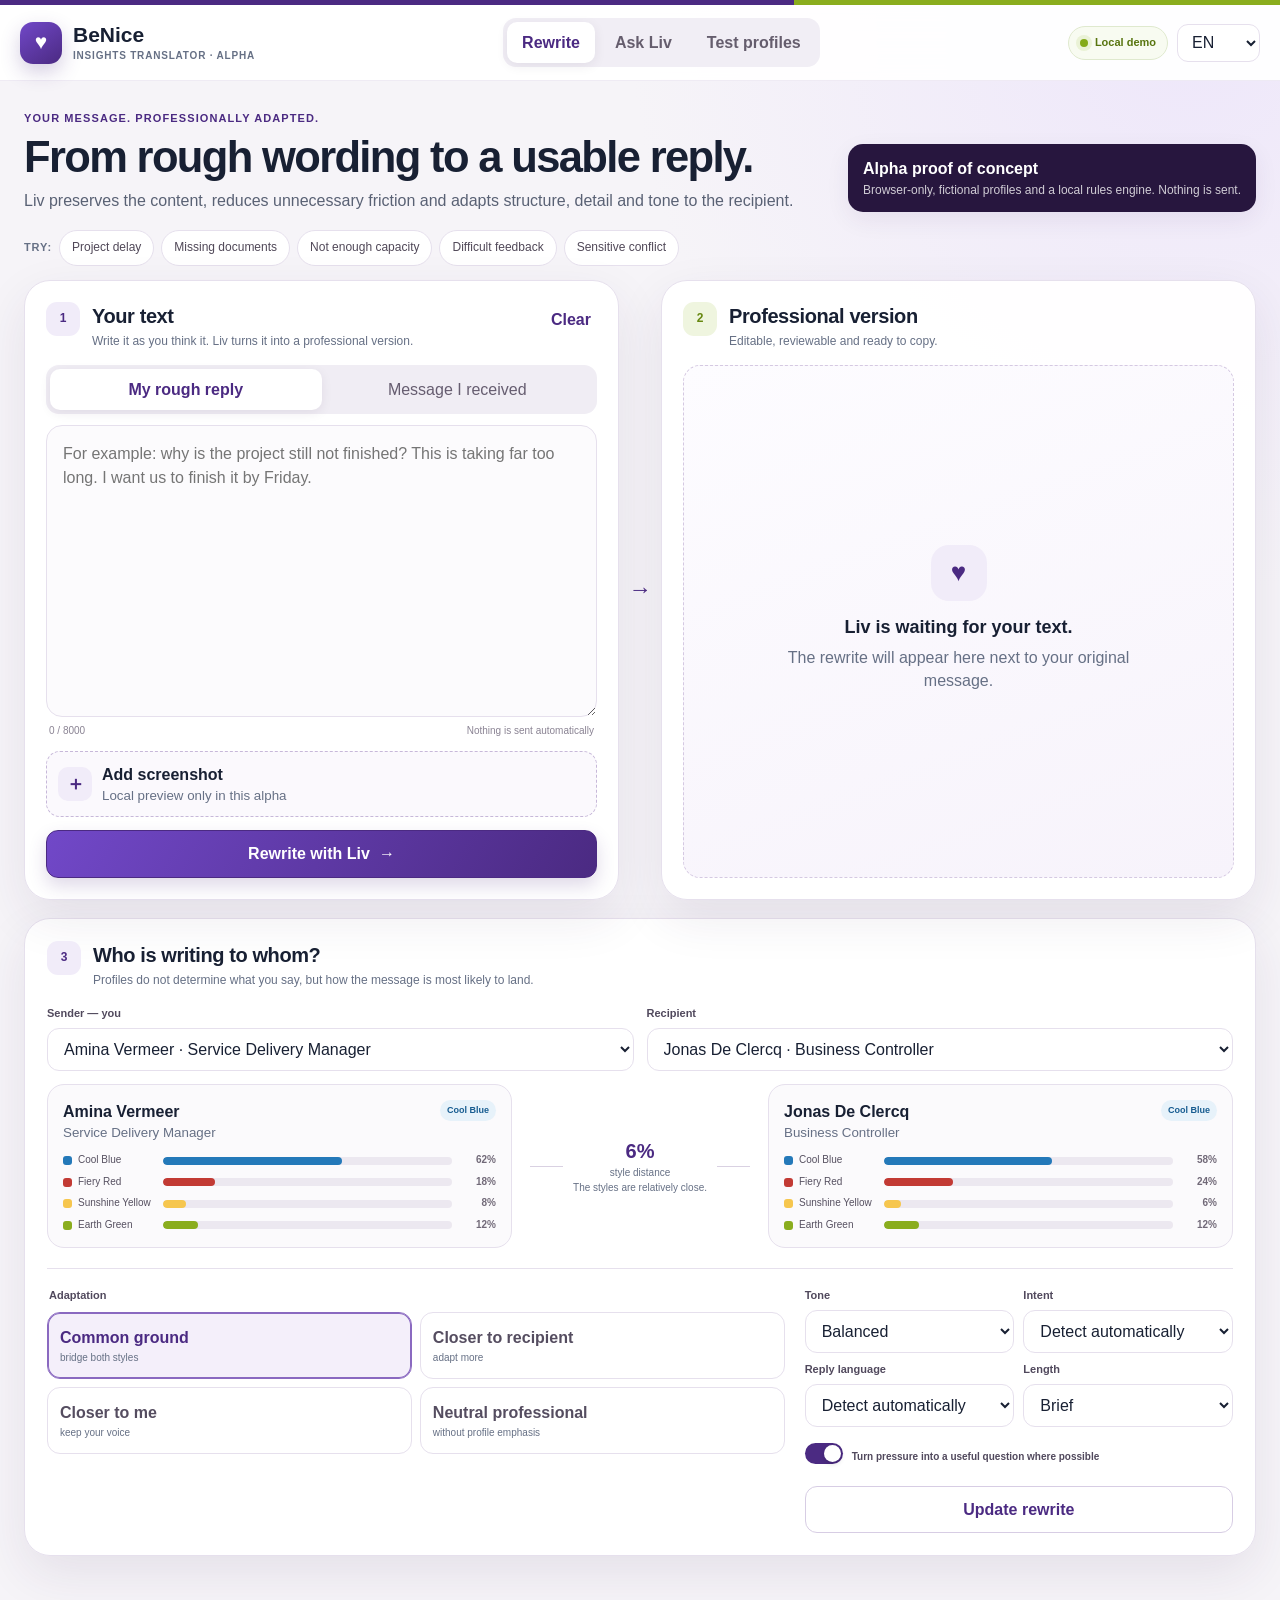
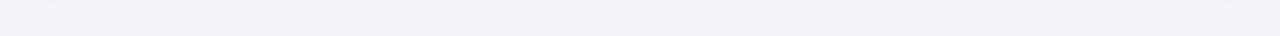
==== commit c12166b9: "rebuild" ====
--- a/index.html
+++ b/index.html
@@ -1,225 +1,237 @@
 <!doctype html>
-<html lang="en">
+<html lang="nl">
 <head>
   <meta charset="utf-8">
   <meta name="viewport" content="width=device-width,initial-scale=1,viewport-fit=cover">
   <meta name="theme-color" content="#4b2a82">
-  <meta name="description" content="BeNice management proof of concept: context-preserving professional rewrites adapted to fictional Insights colour-energy profiles.">
+  <meta name="description" content="BeNice alpha prototype: professionele tekstverbetering afgestemd op Insights Discovery kleurenergieën.">
   <link rel="manifest" href="./manifest.webmanifest">
   <link rel="icon" href="./icons/icon.svg" type="image/svg+xml">
-  <link rel="stylesheet" href="./styles.css">
-  <title>BeNice · Insights communication translator</title>
+  <link rel="stylesheet" href="./styles.css?v=0.8.0">
+  <title>BeNice · Insights Translator alpha</title>
 </head>
 <body>
   <div class="brand-ribbon" aria-hidden="true"></div>
-  <header class="topbar">
+  <header class="app-header">
     <a class="brand" href="#rewrite" aria-label="BeNice home">
-      <span class="brand-mark" aria-hidden="true"><span>♥</span></span>
-      <span class="brand-copy"><strong>BeNice</strong><small>Insights communication translator</small></span>
+      <span class="brand-mark" aria-hidden="true">♥</span>
+      <span><strong>BeNice</strong><small>Insights Translator · alpha</small></span>
     </a>
-    <div class="top-actions">
-      <span class="local-chip"><span></span> Browser-only demo</span>
-      <select id="uiLanguage" aria-label="Interface language">
+
+    <nav class="main-nav" aria-label="Hoofdnavigatie">
+      <button class="active" type="button" data-mode="rewrite" data-i18n="navRewrite">Herschrijven</button>
+      <button type="button" data-mode="coach" data-i18n="navCoach">Ask Liv</button>
+      <button type="button" data-mode="profiles" data-i18n="navProfiles">Testprofielen</button>
+    </nav>
+
+    <div class="header-actions">
+      <span class="local-badge"><i></i><span data-i18n="localDemo">Lokale demo</span></span>
+      <select id="uiLanguage" aria-label="Interfacetaal">
+        <option value="nl">NL</option>
         <option value="en">EN</option>
-        <option value="nl">NL</option>
         <option value="fr">FR</option>
         <option value="de">DE</option>
       </select>
-      <button id="installBtn" class="icon-button hidden" type="button" title="Install app" aria-label="Install app">↓</button>
+      <button id="installBtn" class="square-button hidden" type="button" title="Installeer app" aria-label="Installeer app">↓</button>
     </div>
   </header>
 
-  <main class="page-shell">
-    <section class="hero">
-      <div class="hero-copy">
-        <p class="eyebrow" data-i18n="eyebrow">Personal communication. Professional common ground.</p>
-        <h1 data-i18n-html="heroTitle">Write in your voice.<br><span>Reach the other person better.</span></h1>
-        <p data-i18n="heroText">Liv adapts structure, tone and detail using two local colour-energy profiles. Nothing leaves this device.</p>
-        <div class="hero-pills">
-          <span data-i18n="pill1">50 fictional test personas</span>
-          <span data-i18n="pill2">CSV import</span>
-          <span data-i18n="pill3">Works offline</span>
-        </div>
-      </div>
-      <div class="energy-compass" aria-label="Colour energies">
-        <div class="energy blue"><strong>Cool Blue</strong><small data-i18n="blueShort">precise</small></div>
-        <div class="energy red"><strong>Fiery Red</strong><small data-i18n="redShort">decisive</small></div>
-        <div class="energy green"><strong>Earth Green</strong><small data-i18n="greenShort">considerate</small></div>
-        <div class="energy yellow"><strong>Sunshine Yellow</strong><small data-i18n="yellowShort">sociable</small></div>
-        <div class="compass-core"><span>common</span><strong>ground</strong></div>
-      </div>
-    </section>
-
-    <div class="poc-banner">
-      <strong data-i18n="pocTitle">Management demo build</strong>
-      <span data-i18n="pocText">This GitHub Pages proof of concept uses a deterministic browser engine—not AI—and 50 fictional profiles. No message is sent to a backend.</span>
-    </div>
-
-    <nav class="mode-tabs" aria-label="BeNice mode">
-      <button class="active" data-mode="rewrite"><span>↗</span><strong data-i18n="tabRewrite">Write a reply</strong><small data-i18n="tabRewriteSub">Your text, professionally rewritten</small></button>
-      <button data-mode="coach"><span>?</span><strong data-i18n="tabCoach">Ask Liv</strong><small data-i18n="tabCoachSub">Internal routing demo</small></button>
-      <button data-mode="profiles"><span>◎</span><strong data-i18n="tabProfiles">Test personas</strong><small data-i18n="tabProfilesSub">CSV profiles and import</small></button>
-    </nav>
-
+  <main class="app-shell">
     <section id="rewriteMode" class="mode-panel">
-      <div class="demo-scenarios">
-        <span data-i18n="demoLabel">Quick demo:</span>
-        <button type="button" data-scenario="documents" data-i18n="demoDocuments">Documents</button>
-        <button type="button" data-scenario="deadline" data-i18n="demoDeadline">Missed deadline</button>
-        <button type="button" data-scenario="capacity" data-i18n="demoCapacity">Project capacity</button>
-        <button type="button" data-scenario="feedback" data-i18n="demoFeedback">Difficult feedback</button>
-        <button type="button" data-scenario="conflict" data-i18n="demoConflict">Sensitive conflict</button>
-      </div>
-
-      <div class="workspace-grid">
-        <article class="card input-card">
-          <div class="card-heading">
-            <div><span class="step">01</span><div><h2 data-i18n="sourceTitle">What do you want to rewrite?</h2><p data-i18n="sourceSub">Use a rough draft or an incoming message.</p></div></div>
-            <button id="clearBtn" class="link-button" type="button" data-i18n="clear">Clear</button>
+      <div class="page-intro">
+        <div>
+          <p class="eyebrow" data-i18n="eyebrow">Jouw boodschap. Professioneel afgestemd.</p>
+          <h1 data-i18n="title">Van ruwe tekst naar een bruikbaar antwoord.</h1>
+          <p data-i18n="subtitle">Liv behoudt de inhoud, verzacht onnodige frictie en past structuur, detail en toon aan de ontvanger aan.</p>
+        </div>
+        <div class="prototype-note">
+          <strong data-i18n="pocTitle">Alpha proof of concept</strong>
+          <span data-i18n="pocText">Browser-only, fictieve profielen en een lokale regelengine. Er wordt niets verzonden.</span>
+        </div>
+      </div>
+
+      <div class="quick-demos" aria-label="Demo voorbeelden">
+        <span data-i18n="quickDemo">Probeer:</span>
+        <button type="button" data-scenario="project" data-i18n="demoProject">Project loopt uit</button>
+        <button type="button" data-scenario="documents" data-i18n="demoDocuments">Documenten ontbreken</button>
+        <button type="button" data-scenario="capacity" data-i18n="demoCapacity">Te weinig capaciteit</button>
+        <button type="button" data-scenario="feedback" data-i18n="demoFeedback">Moeilijke feedback</button>
+        <button type="button" data-scenario="conflict" data-i18n="demoConflict">Gevoelig conflict</button>
+      </div>
+
+      <section class="translator-workspace" aria-label="Tekst vertalen">
+        <article class="message-panel input-panel">
+          <div class="panel-head">
+            <div class="step-number">1</div>
+            <div>
+              <h2 data-i18n="inputTitle">Jouw tekst</h2>
+              <p data-i18n="inputSub">Schrijf zoals je het denkt. Liv maakt er een professionele versie van.</p>
+            </div>
+            <button id="clearBtn" class="text-button" type="button" data-i18n="clear">Wissen</button>
           </div>
 
           <div class="segmented" data-choice="inputMode">
-            <button class="active" data-value="draft" type="button" data-i18n="roughDraft">My rough reply</button>
-            <button data-value="incoming" type="button" data-i18n="incomingMessage">Message I received</button>
-          </div>
-          <textarea id="sourceText" maxlength="8000" data-i18n-placeholder="sourcePlaceholder" placeholder="Type the reply you would like BeNice to make clearer and more professional…"></textarea>
-          <div class="input-footer"><span id="charCount">0 / 8000</span><span data-i18n="notSent">Nothing is sent automatically</span></div>
-
-          <div class="upload-zone">
+            <button class="active" type="button" data-value="draft" data-i18n="roughReply">Mijn ruwe antwoord</button>
+            <button type="button" data-value="incoming" data-i18n="receivedMessage">Bericht dat ik kreeg</button>
+          </div>
+
+          <textarea id="sourceText" maxlength="8000" data-i18n-placeholder="sourcePlaceholder" placeholder="Bijvoorbeeld: waarom is het project nog niet af? Dat duurt nu al zo lang. Ik wil graag dat we dit tegen vrijdag afronden."></textarea>
+          <div class="textarea-meta"><span id="charCount">0 / 8000</span><span data-i18n="nothingSent">Niets wordt automatisch verstuurd</span></div>
+
+          <div class="screenshot-zone">
             <label>
               <input id="imageInput" type="file" accept="image/png,image/jpeg,image/webp">
-              <span class="upload-icon">＋</span>
-              <span><strong data-i18n="upload">Add screenshot</strong><small data-i18n="uploadSub">Preview only in this local proof of concept</small></span>
+              <span class="upload-plus">＋</span>
+              <span><strong data-i18n="addScreenshot">Screenshot toevoegen</strong><small data-i18n="screenshotSub">Alleen lokale preview in deze alpha</small></span>
             </label>
-            <button id="removeImageBtn" class="link-button hidden" type="button" data-i18n="remove">Remove</button>
-          </div>
-          <img id="preview" class="preview hidden" alt="Uploaded screenshot preview">
-          <p id="screenshotNote" class="privacy-note hidden"><span>i</span><span data-i18n="screenshotNote">The screenshot stays on this device. Text recognition will be connected to the internal agent later.</span></p>
-        </article>
-
-        <aside class="card settings-card">
-          <div class="card-heading"><div><span class="step">02</span><div><h2 data-i18n="settingsTitle">Choose both people</h2><p data-i18n="settingsSub">The app finds a professional bridge between their styles.</p></div></div></div>
-
-          <div class="people-grid">
-            <label><span class="field-label" data-i18n="sender">Sender—you</span><select id="senderSelect" class="full-select"></select></label>
-            <label><span class="field-label" data-i18n="recipient">Recipient</span><select id="recipientSelect" class="full-select"></select></label>
-          </div>
-
-          <div class="profile-pair">
-            <div id="senderProfile" class="profile-card"></div>
-            <div class="bridge-arrow">→</div>
-            <div id="recipientProfile" class="profile-card"></div>
-          </div>
-          <div id="distanceSummary" class="distance-summary"></div>
-
-          <fieldset>
-            <legend data-i18n="adaptation">Adaptation</legend>
-            <div class="choice-row four" data-choice="adaptation">
-              <button class="active" data-value="common_ground" type="button"><strong data-i18n="commonGround">Common ground</strong><small data-i18n="commonGroundSub">bridge both styles</small></button>
-              <button data-value="recipient" type="button"><strong data-i18n="closerThem">Closer to them</strong><small data-i18n="closerThemSub">recipient weighs more</small></button>
-              <button data-value="sender" type="button"><strong data-i18n="closerMe">Closer to me</strong><small data-i18n="closerMeSub">your voice stays dominant</small></button>
-              <button data-value="neutral" type="button"><strong data-i18n="neutral">Neutral</strong><small data-i18n="neutralSub">professional baseline</small></button>
+            <button id="removeImageBtn" class="text-button hidden" type="button" data-i18n="remove">Verwijderen</button>
+          </div>
+          <img id="preview" class="screenshot-preview hidden" alt="Screenshot preview">
+
+          <button id="rewriteBtn" class="primary-button full" type="button">
+            <span data-i18n="rewriteButton">Herschrijf met Liv</span><b>→</b>
+          </button>
+        </article>
+
+        <div class="workspace-arrow" aria-hidden="true">→</div>
+
+        <article class="message-panel output-panel">
+          <div class="panel-head">
+            <div class="step-number success">2</div>
+            <div>
+              <h2 data-i18n="outputTitle">Professionele versie</h2>
+              <p data-i18n="outputSub">Bewerkbaar, controleerbaar en klaar om te kopiëren.</p>
+            </div>
+            <button id="copyTopBtn" class="text-button hidden" type="button" data-i18n="copy">Kopiëren</button>
+          </div>
+
+          <div id="outputEmpty" class="output-empty">
+            <span class="empty-heart">♥</span>
+            <strong data-i18n="emptyTitle">Liv wacht op je tekst.</strong>
+            <p data-i18n="emptyText">De herwerking verschijnt hier naast je originele boodschap.</p>
+          </div>
+
+          <div id="outputContent" class="hidden">
+            <div id="appliedStyle" class="applied-style"></div>
+            <textarea id="resultText" aria-label="Professioneel herschreven antwoord"></textarea>
+            <div class="result-actions">
+              <button id="alternateBtn" class="secondary-button" type="button" data-i18n="alternate">Andere versie</button>
+              <button id="copyBtn" class="primary-button" type="button" data-i18n="copyReply">Kopieer antwoord</button>
+            </div>
+
+            <div class="output-insights">
+              <section>
+                <div class="insight-head"><span>✓</span><strong data-i18n="changedTitle">Wat Liv verbeterde</strong></div>
+                <ul id="changesList" class="insight-list"></ul>
+              </section>
+              <section>
+                <div class="insight-head"><span>↗</span><strong data-i18n="adviceTitle">Verbeter vóór verzending</strong></div>
+                <ul id="adviceList" class="insight-list"></ul>
+              </section>
+            </div>
+
+            <section id="meetingCard" class="meeting-card hidden">
+              <div class="meeting-icon">◉</div>
+              <div>
+                <strong data-i18n="meetingTitle">Dit bespreek je mogelijk beter rechtstreeks.</strong>
+                <p id="meetingReason"></p>
+                <div class="meeting-actions">
+                  <button id="copyMeetingBtn" class="secondary-button" type="button" data-i18n="copyMeeting">Kopieer meetingvoorstel</button>
+                  <a href="https://teams.microsoft.com/" target="_blank" rel="noopener" class="secondary-button" data-i18n="openTeams">Open Teams</a>
+                </div>
+              </div>
+            </section>
+            <p id="resultMeta" class="result-meta"></p>
+          </div>
+        </article>
+      </section>
+
+      <section class="style-bridge card">
+        <div class="section-heading">
+          <div class="step-number">3</div>
+          <div><h2 data-i18n="bridgeTitle">Van wie naar wie?</h2><p data-i18n="bridgeSub">De profielen bepalen niet wat je zegt, maar wel hoe de boodschap het best landt.</p></div>
+        </div>
+
+        <div class="people-selectors">
+          <label><span data-i18n="sender">Afzender — jij</span><select id="senderSelect"></select></label>
+          <label><span data-i18n="recipient">Ontvanger</span><select id="recipientSelect"></select></label>
+        </div>
+
+        <div class="profile-comparison">
+          <div id="senderProfile" class="profile-card"></div>
+          <div class="bridge-summary">
+            <span class="bridge-line"></span>
+            <div id="distanceSummary"></div>
+            <div id="targetMix" class="target-mix"></div>
+            <span class="bridge-line"></span>
+          </div>
+          <div id="recipientProfile" class="profile-card"></div>
+        </div>
+
+        <div class="control-grid">
+          <fieldset class="adaptation-fieldset">
+            <legend data-i18n="adaptation">Afstemming</legend>
+            <div class="adaptation-options" data-choice="adaptation">
+              <button class="active" type="button" data-value="common_ground"><strong data-i18n="commonGround">Gemeenschappelijke stijl</strong><small data-i18n="commonGroundSub">brug tussen beiden</small></button>
+              <button type="button" data-value="recipient"><strong data-i18n="closerThem">Dichter bij ontvanger</strong><small data-i18n="closerThemSub">meer aanpassen</small></button>
+              <button type="button" data-value="sender"><strong data-i18n="closerMe">Dichter bij mezelf</strong><small data-i18n="closerMeSub">eigen stem behouden</small></button>
+              <button type="button" data-value="neutral"><strong data-i18n="neutral">Neutraal professioneel</strong><small data-i18n="neutralSub">zonder profielaccent</small></button>
             </div>
           </fieldset>
 
-          <div class="settings-pair">
-            <label><span class="field-label" data-i18n="tone">Tone</span><select id="toneSelect" class="full-select">
-              <option value="balanced" data-i18n="balanced">Balanced</option>
-              <option value="softer" data-i18n="softer">Softer</option>
-              <option value="direct" data-i18n="direct">More direct</option>
-            </select></label>
-            <label><span class="field-label" data-i18n="intent">Intent</span><select id="intentSelect" class="full-select">
-              <option value="auto" data-i18n="automatic">Detect automatically</option>
-              <option value="ask" data-i18n="ask">Ask a question</option>
-              <option value="request" data-i18n="request">Request action</option>
-              <option value="feedback" data-i18n="feedback">Give feedback</option>
-              <option value="deescalate" data-i18n="deescalate">De-escalate</option>
-              <option value="inform" data-i18n="inform">Inform</option>
-            </select></label>
-          </div>
-          <div class="settings-pair">
-            <label><span class="field-label" data-i18n="replyLanguage">Reply language</span><select id="replyLanguage" class="full-select">
-              <option value="auto" data-i18n="automatic">Detect automatically</option>
-              <option value="en">English</option><option value="nl">Nederlands</option><option value="fr">Français</option><option value="de">Deutsch</option>
-            </select></label>
-            <label><span class="field-label" data-i18n="length">Length</span><select id="lengthSelect" class="full-select">
-              <option value="brief" data-i18n="brief">Brief</option>
-              <option value="balanced" data-i18n="balancedLength">Balanced</option>
-              <option value="detailed" data-i18n="withContext">With context</option>
-            </select></label>
-          </div>
-          <label class="toggle"><input id="questionFlip" type="checkbox" checked><span></span><b data-i18n="questionFlip">Turn pressure into a useful question where possible</b></label>
-          <button id="rewriteBtn" class="primary-button full" type="button"><span data-i18n="rewriteButton">Let Liv rewrite</span><b>→</b></button>
-        </aside>
-
-        <article class="card result-card">
-          <div class="card-heading"><div><span class="step done">03</span><div><h2 data-i18n="resultTitle">Professional rewrite</h2><p data-i18n="resultSub">Your meaning and concrete details, rewritten for the selected communication style.</p></div></div><button id="copyBtn" class="link-button" type="button" data-i18n="copy">Copy</button></div>
-          <div id="emptyResult" class="empty-state"><span>♥</span><strong data-i18n="emptyTitle">Liv is ready.</strong><p data-i18n="emptySub">Choose a quick demo or enter your own text.</p></div>
-          <div id="resultContent" class="hidden">
-            <div id="styleSummary" class="style-summary"></div>
-            <section id="adviceCard" class="advice-card hidden">
-              <div class="advice-heading"><span>↗</span><div><strong id="adviceTitle">Improve before sending</strong><p id="adviceIntro">Practical additions based on the recipient’s strongest colour energies.</p></div></div>
-              <ul id="adviceList"></ul>
-            </section>
-            <section id="meetingCard" class="meeting-card hidden"><span>◉</span><div><strong data-i18n="meetingTitle">This may be better discussed directly.</strong><p id="meetingReason"></p><button id="copyMeetingBtn" class="secondary-button" type="button" data-i18n="copyMeeting">Copy meeting suggestion</button></div></section>
-            <p id="otherwiseLabel" class="otherwise hidden" data-i18n="otherwise">If not, this is the written reply:</p>
-            <textarea id="resultText" aria-label="Suggested reply"></textarea>
-            <p id="resultMeta" class="microcopy"></p>
-            <div class="result-actions"><button id="tryAgainBtn" class="secondary-button" type="button" data-i18n="anotherVersion">Another version</button><button id="copyMainBtn" class="primary-button" type="button" data-i18n="copyReply">Copy reply</button></div>
-          </div>
-        </article>
-      </div>
+          <div class="compact-controls">
+            <label><span data-i18n="tone">Toon</span><select id="toneSelect"><option value="balanced" data-i18n="balanced">In balans</option><option value="softer" data-i18n="softer">Zachter</option><option value="direct" data-i18n="direct">Directer</option></select></label>
+            <label><span data-i18n="intent">Doel</span><select id="intentSelect"><option value="auto" data-i18n="automatic">Automatisch herkennen</option><option value="ask" data-i18n="ask">Vraag stellen</option><option value="request" data-i18n="request">Actie vragen</option><option value="feedback" data-i18n="feedback">Feedback geven</option><option value="deescalate" data-i18n="deescalate">De-escaleren</option><option value="inform" data-i18n="inform">Informeren</option></select></label>
+            <label><span data-i18n="replyLanguage">Taal antwoord</span><select id="replyLanguage"><option value="auto" data-i18n="automatic">Automatisch herkennen</option><option value="nl">Nederlands</option><option value="en">English</option><option value="fr">Français</option><option value="de">Deutsch</option></select></label>
+            <label><span data-i18n="length">Lengte</span><select id="lengthSelect"><option value="brief" data-i18n="brief">Kort</option><option value="balanced" data-i18n="balancedLength">Gebalanceerd</option><option value="detailed" data-i18n="detailed">Met context</option></select></label>
+            <label class="toggle-control"><input id="questionFlip" type="checkbox" checked><span></span><b data-i18n="questionFlip">Zet druk waar mogelijk om in een bruikbare vraag</b></label>
+            <button id="updateRewriteBtn" class="secondary-button full" type="button" data-i18n="updateRewrite">Werk herwerking bij</button>
+          </div>
+        </div>
+      </section>
     </section>
 
     <section id="coachMode" class="mode-panel hidden">
       <div class="coach-layout">
         <article class="coach-intro">
-          <p class="eyebrow" data-i18n="coachEyebrow">Confidential and practical</p>
-          <h2 data-i18n="coachTitle">Ask Liv where to go next.</h2>
-          <p data-i18n="coachText">This local demo routes a question to a likely internal contact. It does not diagnose, monitor or report people.</p>
+          <p class="eyebrow" data-i18n="coachEyebrow">Interne wegwijzer</p>
+          <h1 data-i18n="coachTitle">Vraag Liv waar je best terechtkunt.</h1>
+          <p data-i18n="coachText">Liv koppelt je vraag aan de juiste dienst, eigenaar en volgende actie. Deze demo bewaart geen gespreksgeschiedenis.</p>
           <div class="coach-prompts">
-            <button type="button" data-coach="it" data-i18n="coachPromptIt">My laptop, account or infrastructure is not working.</button>
-            <button type="button" data-coach="hr" data-i18n="coachPromptHr">I have an HR or company-car question.</button>
-            <button type="button" data-coach="capacity" data-i18n="coachPrompt1">My project needs more time or capacity.</button>
-            <button type="button" data-coach="conflict" data-i18n="coachPrompt2">A collaboration is becoming difficult.</button>
-            <button type="button" data-coach="privacy" data-i18n="coachPrompt3">I have a privacy or security question.</button>
-            <button type="button" data-coach="wellbeing" data-i18n="coachPrompt4">I would like to talk to someone confidentially.</button>
-          </div>
-          <div class="coach-boundary"><strong data-i18n="boundaryTitle">Prototype boundary</strong><p data-i18n="boundaryText">No chat history, no HR notification and no sentiment score. A production directory would be managed internally.</p></div>
-        </article>
-        <article class="card coach-card">
-          <div class="card-heading"><div><span class="step">01</span><div><h2 data-i18n="coachQuestion">What would you like to ask?</h2><p data-i18n="coachQuestionSub">The wording does not need to be perfect.</p></div></div></div>
-          <textarea id="coachText" maxlength="4000" data-i18n-placeholder="coachPlaceholder" placeholder="Describe the question or situation…"></textarea>
-          <button id="coachBtn" class="primary-button full" type="button"><span data-i18n="askLiv">Ask Liv</span><b>→</b></button>
+            <button type="button" data-coach="it" data-i18n="coachIt">Laptop, VPN, account of infrastructuur werkt niet</button>
+            <button type="button" data-coach="hr" data-i18n="coachHr">HR of bedrijfswagen</button>
+            <button type="button" data-coach="crm" data-i18n="coachCrm">CRM of Salesforce</button>
+            <button type="button" data-coach="dms" data-i18n="coachDms">DMS of documentenbeheer</button>
+            <button type="button" data-coach="capacity" data-i18n="coachCapacity">Project heeft extra tijd of mensen nodig</button>
+            <button type="button" data-coach="conflict" data-i18n="coachConflict">Moeilijke samenwerking of gevoelige vraag</button>
+          </div>
+        </article>
+
+        <article class="coach-card card">
+          <div class="section-heading"><div class="step-number">1</div><div><h2 data-i18n="coachQuestion">Wat wil je vragen?</h2><p data-i18n="coachQuestionSub">Je hoeft het niet netjes te formuleren.</p></div></div>
+          <textarea id="coachText" maxlength="4000" data-i18n-placeholder="coachPlaceholder" placeholder="Bijvoorbeeld: mijn laptop krijgt geen VPN-verbinding en ik moet dringend thuis kunnen werken."></textarea>
+          <button id="coachBtn" class="primary-button full" type="button"><span data-i18n="askLiv">Vraag het aan Liv</span><b>→</b></button>
           <div id="coachResult" class="coach-result hidden"></div>
         </article>
       </div>
     </section>
 
     <section id="profilesMode" class="mode-panel hidden">
-      <div class="profiles-toolbar card">
-        <div><p class="eyebrow" data-i18n="profilesEyebrow">Local profile source</p><h2 data-i18n="profilesTitle">50 fictional personas for testing</h2><p data-i18n="profilesText">Import your own CSV later; it is stored only in this browser. Use fictional or approved data for demonstrations.</p></div>
-        <div class="toolbar-actions">
-          <label class="secondary-button file-button"><input id="csvInput" type="file" accept=".csv,text/csv"><span data-i18n="importCsv">Import CSV</span></label>
-          <button id="downloadCsvBtn" class="secondary-button" type="button" data-i18n="downloadCsv">Download current CSV</button>
-          <button id="resetCsvBtn" class="link-button" type="button" data-i18n="resetDemo">Reset demo data</button>
-        </div>
-      </div>
-      <div class="profiles-stats">
-        <div><strong id="profileCount">50</strong><span data-i18n="profilesLoaded">profiles loaded</span></div>
-        <div><strong id="departmentCount">0</strong><span data-i18n="departments">departments</span></div>
-        <div><strong id="averageDistance">0%</strong><span data-i18n="averageDistance">average style distance</span></div>
-      </div>
-      <div class="profiles-filter card">
-        <input id="profileSearch" type="search" data-i18n-placeholder="searchProfiles" placeholder="Search name, role or department…">
-        <select id="departmentFilter"><option value="" data-i18n="allDepartments">All departments</option></select>
-      </div>
+      <div class="profiles-header card">
+        <div><p class="eyebrow" data-i18n="profilesEyebrow">Lokale CSV-bron</p><h1 data-i18n="profilesTitle">50 fictieve testprofielen</h1><p data-i18n="profilesText">Elk profiel heeft één duidelijk dominante kleurenergie. CSV-import blijft uitsluitend in deze browser.</p></div>
+        <div class="profile-actions">
+          <label class="secondary-button file-button"><input id="csvInput" type="file" accept=".csv,text/csv"><span data-i18n="importCsv">CSV importeren</span></label>
+          <button id="downloadCsvBtn" class="secondary-button" type="button" data-i18n="downloadCsv">CSV downloaden</button>
+          <button id="resetCsvBtn" class="text-button" type="button" data-i18n="resetCsv">Demo herstellen</button>
+        </div>
+      </div>
+      <div class="profile-stats"><div><strong id="profileCount">50</strong><span data-i18n="profilesLoaded">profielen</span></div><div><strong id="departmentCount">0</strong><span data-i18n="departments">diensten</span></div><div><strong id="averageDistance">0%</strong><span data-i18n="averageDistance">gemiddelde stijlafstand</span></div></div>
+      <div class="profile-filter card"><input id="profileSearch" type="search" data-i18n-placeholder="searchProfiles" placeholder="Zoek naam, rol of dienst…"><select id="departmentFilter"><option value="" data-i18n="allDepartments">Alle diensten</option></select></div>
       <div id="personaGrid" class="persona-grid"></div>
-      <div class="method-note"><strong data-i18n="methodTitle">Method note</strong><span data-i18n="methodText">The four colour energies are used here as communication guidance, not as labels or a new assessment. Confirm internal licensing before using proprietary terminology or materials in production.</span></div>
     </section>
   </main>
 
   <div id="toast" class="toast" role="status" aria-live="polite"></div>
-  <script type="module" src="./app.js"></script>
+  <script type="module" src="./app.js?v=0.8.0"></script>
 </body>
 </html>
--- a/styles.css
+++ b/styles.css
@@ -1,20 +1,34 @@
 :root{
-  --ink:#172033;--muted:#667085;--line:#e7e2ef;--surface:#fff;--canvas:#f7f5fa;
-  --purple:#4b2a82;--purple-2:#7047c6;--purple-soft:#f0ebfa;--green:#84a91d;--green-soft:#eef5df;
-  --red:#c13832;--red-soft:#fae9e7;--yellow:#f7c54f;--yellow-soft:#fff5d7;--blue:#2176b9;--blue-soft:#e4f1fa;
-  --shadow:0 18px 55px rgba(49,32,79,.10);--radius:24px;--radius-sm:14px;
+  --ink:#182033;--muted:#667085;--line:#e6e0ed;--surface:#fff;--canvas:#f6f4f8;
+  --purple:#4b2a82;--purple-2:#7148c8;--purple-soft:#f1ecf9;--purple-pale:#faf8fd;
+  --green:#8aad1e;--green-soft:#eff5df;--red:#c23a34;--red-soft:#fbeae8;
+  --yellow:#f6c64e;--yellow-soft:#fff5d5;--blue:#2479b9;--blue-soft:#e7f2fa;
+  --shadow:0 18px 50px rgba(52,35,78,.09);--shadow-soft:0 8px 24px rgba(52,35,78,.07);
+  --radius-xl:26px;--radius-lg:20px;--radius-md:14px;
 }
-*{box-sizing:border-box}html{scroll-behavior:smooth}body{margin:0;background:radial-gradient(circle at 90% 2%,#eee8fb 0,transparent 25%),var(--canvas);color:var(--ink);font-family:Inter,ui-sans-serif,-apple-system,BlinkMacSystemFont,"Segoe UI",sans-serif;line-height:1.45}.hidden{display:none!important}button,input,select,textarea{font:inherit}button{cursor:pointer}.brand-ribbon{height:5px;background:linear-gradient(90deg,var(--purple) 0 55%,var(--green) 55% 100%)}
-.topbar{position:sticky;top:0;z-index:30;display:flex;align-items:center;justify-content:space-between;gap:20px;padding:14px max(24px,calc((100vw - 1440px)/2));background:rgba(255,255,255,.91);backdrop-filter:blur(18px);border-bottom:1px solid rgba(75,42,130,.08)}.brand{display:flex;align-items:center;gap:12px;color:inherit;text-decoration:none}.brand-mark{width:42px;height:42px;border-radius:13px;background:linear-gradient(145deg,var(--purple-2),var(--purple));display:grid;place-items:center;position:relative;box-shadow:0 8px 22px rgba(75,42,130,.25)}.brand-mark:after{content:"";position:absolute;bottom:-5px;left:10px;border-width:6px 7px 0 0;border-style:solid;border-color:var(--purple) transparent transparent transparent}.brand-mark span{color:#fff;font-size:22px}.brand-copy{display:flex;flex-direction:column;line-height:1.05}.brand-copy strong{font-size:21px}.brand-copy small{margin-top:5px;color:var(--muted);font-size:11px;text-transform:uppercase;letter-spacing:.09em}.top-actions{display:flex;align-items:center;gap:10px}.local-chip{display:flex;align-items:center;gap:7px;padding:8px 11px;border:1px solid #dfe9d0;border-radius:999px;background:#f8fbf2;color:#53700b;font-size:12px;font-weight:700}.local-chip span{width:8px;height:8px;border-radius:50%;background:#7eaa15;box-shadow:0 0 0 4px #eaf2d7}.top-actions select,.icon-button{height:38px;border:1px solid var(--line);background:#fff;border-radius:11px;color:var(--ink)}.top-actions select{padding:0 30px 0 11px}.icon-button{width:38px;font-weight:800;color:var(--purple)}
-.page-shell{max-width:1440px;margin:auto;padding:34px 24px 80px}.hero{display:grid;grid-template-columns:1.25fr .75fr;align-items:center;gap:48px;padding:28px 24px 38px}.eyebrow{margin:0 0 10px;color:var(--purple);font-weight:800;text-transform:uppercase;letter-spacing:.11em;font-size:12px}.hero h1{margin:0;font-size:clamp(38px,5.2vw,72px);line-height:1.02;letter-spacing:-.045em}.hero h1 span{color:var(--purple)}.hero-copy>p:not(.eyebrow){max-width:760px;font-size:18px;color:#535c6d}.hero-pills{display:flex;flex-wrap:wrap;gap:9px;margin-top:22px}.hero-pills span{padding:8px 12px;border-radius:999px;background:#fff;border:1px solid var(--line);font-size:13px;font-weight:700;color:#554c63}.energy-compass{justify-self:center;width:min(370px,38vw);aspect-ratio:1;display:grid;grid-template-columns:1fr 1fr;grid-template-rows:1fr 1fr;border-radius:50%;overflow:hidden;position:relative;background:#fff;box-shadow:var(--shadow);border:7px solid #fff;transform:rotate(2deg)}.energy{display:flex;flex-direction:column;justify-content:center;align-items:center;color:#fff;text-align:center;padding:26px 12px}.energy strong{font-size:17px}.energy small{opacity:.88}.energy.blue{background:var(--blue)}.energy.red{background:var(--red)}.energy.green{background:var(--green)}.energy.yellow{background:var(--yellow);color:#533f09}.compass-core{position:absolute;inset:50% auto auto 50%;transform:translate(-50%,-50%) rotate(-2deg);width:126px;height:126px;border-radius:50%;display:flex;flex-direction:column;align-items:center;justify-content:center;background:#fff;box-shadow:0 8px 25px rgba(29,25,38,.18);color:var(--purple);line-height:1}.compass-core span{font-size:12px;text-transform:uppercase;letter-spacing:.12em}.compass-core strong{font-size:24px}.poc-banner{display:flex;align-items:center;gap:16px;padding:14px 18px;margin:0 0 18px;border-radius:16px;background:linear-gradient(90deg,#241538,#4b2a82);color:#fff;box-shadow:0 10px 25px rgba(45,28,69,.12)}.poc-banner strong{white-space:nowrap}.poc-banner span{opacity:.83;font-size:13px}
-.mode-tabs{display:grid;grid-template-columns:repeat(3,1fr);gap:12px;margin-bottom:18px}.mode-tabs button{display:grid;grid-template-columns:42px 1fr;grid-template-rows:auto auto;text-align:left;gap:0 10px;padding:15px 17px;border:1px solid var(--line);border-radius:17px;background:rgba(255,255,255,.78);color:var(--ink)}.mode-tabs button>span{grid-row:1/3;width:38px;height:38px;border-radius:12px;display:grid;place-items:center;background:var(--purple-soft);color:var(--purple);font-weight:900;font-size:19px}.mode-tabs strong{align-self:end}.mode-tabs small{color:var(--muted)}.mode-tabs button.active{border-color:#8f73c3;background:#fff;box-shadow:0 8px 24px rgba(75,42,130,.1)}.mode-tabs button.active>span{background:var(--purple);color:#fff}.demo-scenarios{display:flex;align-items:center;flex-wrap:wrap;gap:8px;margin:0 0 14px}.demo-scenarios>span{font-size:12px;color:var(--muted);font-weight:800;text-transform:uppercase;letter-spacing:.08em}.demo-scenarios button{border:1px solid var(--line);background:#fff;color:#4d4658;border-radius:999px;padding:8px 12px;font-size:13px}.demo-scenarios button:hover{border-color:#9f88c7;color:var(--purple)}
-.workspace-grid{display:grid;grid-template-columns:minmax(0,1.05fr) minmax(360px,.95fr);gap:18px;align-items:start}.card{background:rgba(255,255,255,.96);border:1px solid var(--line);border-radius:var(--radius);box-shadow:var(--shadow)}.input-card,.settings-card,.result-card,.coach-card{padding:22px}.result-card{grid-column:1/-1}.card-heading{display:flex;align-items:flex-start;justify-content:space-between;gap:14px;margin-bottom:18px}.card-heading>div{display:flex;gap:12px;align-items:flex-start}.card-heading h2{margin:0;font-size:20px;letter-spacing:-.02em}.card-heading p{margin:3px 0 0;color:var(--muted);font-size:13px}.step{display:grid;place-items:center;width:34px;height:34px;border-radius:11px;background:var(--purple-soft);color:var(--purple);font-weight:900;font-size:12px}.step.done{background:#edf5df;color:#688b11}.link-button{border:0;background:transparent;color:var(--purple);font-weight:750;padding:6px}.segmented{display:grid;grid-template-columns:1fr 1fr;padding:4px;background:#f2eff6;border-radius:13px;margin-bottom:12px}.segmented button{border:0;background:transparent;border-radius:10px;padding:9px 10px;color:#655c70}.segmented button.active{background:#fff;color:var(--purple);box-shadow:0 3px 10px rgba(36,25,50,.08);font-weight:800}textarea{width:100%;resize:vertical;border:1px solid var(--line);border-radius:16px;background:#fcfbfd;color:var(--ink);padding:16px;outline:none;min-height:230px}.input-card textarea:focus,.coach-card textarea:focus,.result-card textarea:focus,input:focus,select:focus{border-color:#8b6bc3;box-shadow:0 0 0 3px rgba(75,42,130,.09)}.input-footer{display:flex;justify-content:space-between;color:#8a8393;font-size:11px;margin:7px 3px 13px}.upload-zone{display:flex;align-items:center;justify-content:space-between;border:1px dashed #c8bada;border-radius:16px;padding:13px;background:#faf8fd}.upload-zone label{display:flex;align-items:center;gap:10px;cursor:pointer}.upload-zone input,.file-button input{display:none}.upload-icon{width:34px;height:34px;border-radius:11px;display:grid;place-items:center;background:var(--purple-soft);color:var(--purple);font-weight:900}.upload-zone label>span:last-child{display:flex;flex-direction:column}.upload-zone small{color:var(--muted)}.preview{width:100%;max-height:310px;object-fit:contain;margin-top:12px;border-radius:14px;border:1px solid var(--line);background:#f3f1f6}.privacy-note{display:flex;align-items:flex-start;gap:8px;color:#686170;font-size:12px;margin:11px 2px 0}.privacy-note>span:first-child{width:19px;height:19px;border-radius:50%;background:var(--purple-soft);color:var(--purple);display:grid;place-items:center;font-weight:900;flex:none}
-.people-grid,.settings-pair{display:grid;grid-template-columns:1fr 1fr;gap:11px}.field-label{display:block;margin-bottom:6px;color:#51495d;font-size:12px;font-weight:800}.full-select,input[type=email],input[type=search]{width:100%;height:43px;padding:0 12px;border:1px solid var(--line);background:#fff;border-radius:12px;outline:none;color:var(--ink)}.profile-pair{display:grid;grid-template-columns:1fr 30px 1fr;align-items:center;gap:8px;margin:14px 0 8px}.bridge-arrow{text-align:center;color:var(--purple);font-weight:900}.profile-card{min-width:0;border:1px solid var(--line);border-radius:14px;padding:11px;background:#fbfafc}.profile-card strong{display:block;white-space:nowrap;overflow:hidden;text-overflow:ellipsis}.profile-card small{display:block;color:var(--muted);white-space:nowrap;overflow:hidden;text-overflow:ellipsis;margin-bottom:8px}.mini-bars,.energy-bars{display:grid;gap:5px}.bar{display:grid;grid-template-columns:15px 1fr 30px;align-items:center;gap:6px;font-size:10px}.bar i{width:9px;height:9px;border-radius:3px}.bar-track{height:5px;border-radius:999px;background:#ece8f0;overflow:hidden}.bar-fill{height:100%;border-radius:inherit}.bar b{text-align:right;font-size:9px;color:#776e80}.bar.blue i,.bar.blue .bar-fill{background:var(--blue)}.bar.red i,.bar.red .bar-fill{background:var(--red)}.bar.yellow i,.bar.yellow .bar-fill{background:var(--yellow)}.bar.green i,.bar.green .bar-fill{background:var(--green)}.distance-summary{padding:10px 12px;margin-bottom:16px;border-radius:12px;background:#f4f0f8;color:#5a4c6b;font-size:12px}.distance-summary strong{color:var(--purple)}fieldset{border:0;padding:0;margin:15px 0}legend{font-size:12px;font-weight:850;color:#51495d;margin-bottom:8px}.choice-row{display:grid;grid-template-columns:repeat(3,1fr);gap:7px}.choice-row.four{grid-template-columns:repeat(2,1fr)}.choice-row button{border:1px solid var(--line);background:#fff;border-radius:12px;padding:10px;text-align:left;color:#5e5668}.choice-row button strong,.choice-row button small{display:block}.choice-row button small{margin-top:2px;font-size:10px;color:var(--muted)}.choice-row button.active{border-color:#8261ba;background:var(--purple-soft);color:var(--purple)}.toggle{display:flex;align-items:center;gap:10px;margin:15px 0;color:#4e4657;font-size:12px}.toggle input{display:none}.toggle>span{width:39px;height:22px;border-radius:999px;background:#d8d3dd;position:relative;flex:none}.toggle>span:after{content:"";position:absolute;width:16px;height:16px;top:3px;left:3px;border-radius:50%;background:#fff;transition:.18s}.toggle input:checked+span{background:var(--purple)}.toggle input:checked+span:after{left:20px}.primary-button,.secondary-button{border-radius:13px;padding:11px 15px;font-weight:800;border:1px solid transparent}.primary-button{background:linear-gradient(135deg,var(--purple-2),var(--purple));color:#fff;box-shadow:0 9px 20px rgba(75,42,130,.2)}.secondary-button{background:#fff;color:var(--purple);border-color:#cfc2e0}.full{width:100%;display:flex;align-items:center;justify-content:center;gap:10px;margin-top:14px;min-height:48px}.empty-state{text-align:center;padding:42px 20px;color:#736b7d}.empty-state span{display:grid;place-items:center;width:54px;height:54px;border-radius:18px;background:var(--purple-soft);color:var(--purple);margin:0 auto 14px;font-size:24px}.empty-state strong{display:block;color:var(--ink);font-size:18px}.empty-state p{margin:5px 0}.style-summary{display:flex;align-items:flex-start;gap:12px;padding:13px 15px;border-radius:14px;background:#f3eff9;margin-bottom:12px;color:#574865}.style-summary>span{display:grid;place-items:center;min-width:32px;height:32px;border-radius:10px;background:#fff;color:var(--purple);font-weight:900}.style-summary strong{display:block;color:var(--purple)}.style-summary p{margin:2px 0 0;font-size:12px}.meeting-card{display:flex;align-items:flex-start;gap:12px;padding:15px;border:1px solid #ecd6b3;border-radius:15px;background:#fff8ea;margin-bottom:13px}.meeting-card>span{display:grid;place-items:center;width:35px;height:35px;border-radius:11px;background:#fff0cd;color:#92651a}.meeting-card strong{display:block;color:#6f4d12}.meeting-card p{margin:4px 0 10px;color:#6e6250;font-size:13px}.otherwise{font-size:12px;font-weight:800;color:#776d80}.result-card textarea{min-height:160px;background:#fff}.microcopy{color:var(--muted);font-size:12px}.result-actions{display:flex;justify-content:flex-end;gap:9px}.toast{position:fixed;right:22px;bottom:22px;z-index:50;max-width:380px;padding:12px 16px;border-radius:13px;background:#1f1727;color:#fff;box-shadow:var(--shadow);transform:translateY(20px);opacity:0;pointer-events:none;transition:.2s}.toast.show{transform:none;opacity:1}
-.coach-layout{display:grid;grid-template-columns:.8fr 1.2fr;gap:18px}.coach-intro{padding:34px 30px;border-radius:var(--radius);background:linear-gradient(150deg,#2c193f,#4b2a82);color:#fff}.coach-intro h2{font-size:38px;line-height:1.05;margin:0 0 13px}.coach-intro>p:not(.eyebrow){color:#ded3ec}.coach-intro .eyebrow{color:#cbbce2}.coach-prompts{display:grid;gap:8px;margin:23px 0}.coach-prompts button{padding:12px 14px;border-radius:12px;border:1px solid rgba(255,255,255,.18);background:rgba(255,255,255,.08);color:#fff;text-align:left}.coach-prompts button:hover{background:rgba(255,255,255,.14)}.coach-boundary{padding:14px;border-radius:13px;background:rgba(0,0,0,.16);font-size:12px}.coach-boundary p{margin:4px 0 0;color:#ded3ec}.coach-card textarea{min-height:230px}.coach-result{margin-top:15px;padding:17px;border-radius:15px;background:#f3eff9}.coach-result h3{margin:0 0 5px;color:var(--purple)}.coach-result p{margin:5px 0}.contact-card{display:flex;justify-content:space-between;gap:12px;align-items:center;padding:12px;margin-top:10px;border-radius:12px;background:#fff;border:1px solid var(--line)}.contact-card small{display:block;color:var(--muted)}.contact-card span{font-weight:850;color:var(--purple);font-size:12px}
-.profiles-toolbar{display:flex;align-items:center;justify-content:space-between;gap:25px;padding:23px;margin-bottom:13px}.profiles-toolbar h2{margin:0;font-size:26px}.profiles-toolbar p:not(.eyebrow){margin:6px 0 0;color:var(--muted);max-width:760px}.toolbar-actions{display:flex;align-items:center;justify-content:flex-end;flex-wrap:wrap;gap:8px}.file-button{display:inline-flex;align-items:center;cursor:pointer}.profiles-stats{display:grid;grid-template-columns:repeat(3,1fr);gap:12px;margin-bottom:13px}.profiles-stats>div{display:flex;align-items:baseline;gap:9px;padding:16px 19px;border-radius:16px;background:#fff;border:1px solid var(--line)}.profiles-stats strong{font-size:26px;color:var(--purple)}.profiles-stats span{color:var(--muted);font-size:12px}.profiles-filter{display:grid;grid-template-columns:1fr 240px;gap:10px;padding:13px;margin-bottom:13px}.persona-grid{display:grid;grid-template-columns:repeat(3,1fr);gap:12px}.persona-card{background:#fff;border:1px solid var(--line);border-radius:17px;padding:15px;box-shadow:0 7px 21px rgba(49,32,79,.055)}.persona-head{display:flex;justify-content:space-between;gap:10px;margin-bottom:10px}.persona-head strong{display:block}.persona-head small{display:block;color:var(--muted)}.dominant-badge{align-self:flex-start;white-space:nowrap;padding:5px 8px;border-radius:999px;font-size:9px;font-weight:900}.dominant-badge.blue{background:var(--blue-soft);color:#155d91}.dominant-badge.red{background:var(--red-soft);color:#9e2924}.dominant-badge.yellow{background:var(--yellow-soft);color:#805d09}.dominant-badge.green{background:var(--green-soft);color:#56720e}.persona-meta{margin-top:10px;display:flex;justify-content:space-between;color:#8a8291;font-size:10px}.method-note{margin-top:15px;padding:15px 18px;border-radius:14px;background:#eee9f5;color:#5a5066;font-size:12px}.method-note strong{margin-right:8px;color:var(--purple)}
-@media(max-width:1050px){.hero{grid-template-columns:1fr}.energy-compass{width:330px;max-width:78vw}.workspace-grid{grid-template-columns:1fr}.result-card{grid-column:auto}.persona-grid{grid-template-columns:repeat(2,1fr)}}
-@media(max-width:760px){.topbar{padding:12px 15px}.brand-copy small,.local-chip{display:none}.page-shell{padding:21px 13px 60px}.hero{padding:20px 5px 28px;gap:25px}.hero h1{font-size:42px}.hero-copy>p:not(.eyebrow){font-size:16px}.energy-compass{width:300px}.poc-banner{align-items:flex-start;flex-direction:column;gap:5px}.mode-tabs{grid-template-columns:1fr}.mode-tabs button{grid-template-columns:38px 1fr;padding:12px}.demo-scenarios{overflow-x:auto;flex-wrap:nowrap;padding-bottom:5px}.demo-scenarios button{white-space:nowrap}.input-card,.settings-card,.result-card,.coach-card{padding:16px;border-radius:19px}.people-grid,.settings-pair{grid-template-columns:1fr}.choice-row.four{grid-template-columns:1fr 1fr}.profile-pair{grid-template-columns:1fr}.bridge-arrow{transform:rotate(90deg)}.coach-layout{grid-template-columns:1fr}.coach-intro{padding:27px 20px}.coach-intro h2{font-size:32px}.profiles-toolbar{align-items:flex-start;flex-direction:column}.toolbar-actions{justify-content:flex-start}.profiles-stats{grid-template-columns:1fr}.profiles-filter{grid-template-columns:1fr}.persona-grid{grid-template-columns:1fr}.result-actions{flex-direction:column}.result-actions button{width:100%}}
-@media(max-width:430px){.top-actions select{width:58px}.hero h1{font-size:35px}.energy-compass{width:270px}.energy strong{font-size:13px}.compass-core{width:100px;height:100px}.compass-core strong{font-size:19px}.choice-row.four{grid-template-columns:1fr}.profile-card{padding:10px}.card-heading h2{font-size:18px}}
-.advice-card{border:1px solid #d9cdec;border-radius:15px;background:#fbf9ff;margin:0 0 13px;padding:14px 15px}.advice-heading{display:flex;align-items:flex-start;gap:11px}.advice-heading>span{display:grid;place-items:center;width:34px;height:34px;border-radius:11px;background:var(--purple-soft);color:var(--purple);font-weight:900;flex:none}.advice-heading strong{display:block;color:var(--purple)}.advice-heading p{margin:3px 0 0;color:var(--muted);font-size:12px}.advice-card ul{display:grid;gap:8px;margin:12px 0 0;padding:0;list-style:none}.advice-card li{display:grid;grid-template-columns:10px 1fr;gap:9px;align-items:start;padding:9px 10px;border-radius:11px;background:#fff;border:1px solid #ebe5f2;color:#554d5e;font-size:13px}.advice-card li:before{content:"";width:8px;height:8px;border-radius:3px;margin-top:5px;background:var(--purple)}.advice-card li[data-energy="cool_blue"]:before{background:var(--blue)}.advice-card li[data-energy="fiery_red"]:before{background:var(--red)}.advice-card li[data-energy="sunshine_yellow"]:before{background:var(--yellow)}.advice-card li[data-energy="earth_green"]:before{background:var(--green)}.style-summary .message-recipe{display:flex;flex-wrap:wrap;gap:6px;margin-top:9px}.style-summary .recipe-chip{display:inline-flex;align-items:center;gap:6px;padding:5px 8px;border-radius:999px;background:#fff;border:1px solid #e3daed;font-size:10px;font-weight:800}.style-summary .recipe-chip i{width:8px;height:8px;border-radius:3px}.style-summary .recipe-chip.blue i{background:var(--blue)}.style-summary .recipe-chip.red i{background:var(--red)}.style-summary .recipe-chip.yellow i{background:var(--yellow)}.style-summary .recipe-chip.green i{background:var(--green)}
-.coach-service{display:inline-flex;margin:5px 0 8px!important;padding:5px 9px;border-radius:999px;background:#fff;color:var(--purple);border:1px solid #ddd2eb;font-size:11px;font-weight:900}.coach-actions{display:flex;flex-wrap:wrap;gap:8px;margin-top:13px}.coach-actions a,.coach-actions button{text-decoration:none}.coach-actions .primary-button,.coach-actions .secondary-button{display:inline-flex;align-items:center;justify-content:center;min-height:40px;padding:9px 13px}
-@media(max-width:560px){.coach-actions{display:grid;grid-template-columns:1fr}.coach-actions a,.coach-actions button{width:100%}}
+*{box-sizing:border-box}
+html{scroll-behavior:smooth}
+body{margin:0;background:radial-gradient(circle at 93% 2%,#eee7fa 0,transparent 28%),var(--canvas);color:var(--ink);font-family:Inter,ui-sans-serif,-apple-system,BlinkMacSystemFont,"Segoe UI",sans-serif;line-height:1.45}
+button,input,select,textarea{font:inherit}button{cursor:pointer}.hidden{display:none!important}
+.brand-ribbon{height:5px;background:linear-gradient(90deg,var(--purple) 0 62%,var(--green) 62%)}
+.app-header{position:sticky;top:0;z-index:40;display:grid;grid-template-columns:auto 1fr auto;align-items:center;gap:24px;padding:13px max(20px,calc((100vw - 1480px)/2));background:rgba(255,255,255,.93);backdrop-filter:blur(18px);border-bottom:1px solid rgba(75,42,130,.09)}
+.brand{display:flex;align-items:center;gap:11px;color:inherit;text-decoration:none}.brand-mark{width:42px;height:42px;display:grid;place-items:center;border-radius:13px;background:linear-gradient(145deg,var(--purple-2),var(--purple));color:#fff;font-size:21px;box-shadow:0 8px 20px rgba(75,42,130,.23)}.brand>span:last-child{display:flex;flex-direction:column;line-height:1.05}.brand strong{font-size:21px}.brand small{margin-top:5px;color:var(--muted);font-size:10px;font-weight:700;letter-spacing:.08em;text-transform:uppercase}
+.main-nav{justify-self:center;display:flex;gap:5px;padding:4px;background:#f1eef5;border-radius:13px}.main-nav button{border:0;background:transparent;padding:9px 15px;border-radius:10px;color:#655d6d;font-weight:750}.main-nav button.active{background:#fff;color:var(--purple);box-shadow:0 3px 12px rgba(49,35,67,.08)}
+.header-actions{display:flex;align-items:center;gap:9px}.local-badge{display:flex;align-items:center;gap:7px;border:1px solid #dfe9ce;background:#f8fbf1;color:#58750f;border-radius:999px;padding:8px 11px;font-size:11px;font-weight:800}.local-badge i{width:8px;height:8px;border-radius:50%;background:#84aa18;box-shadow:0 0 0 4px #eaf2d6}.header-actions select,.square-button{height:38px;border:1px solid var(--line);background:#fff;border-radius:11px;color:var(--ink)}.header-actions select{padding:0 28px 0 10px}.square-button{width:38px;color:var(--purple);font-weight:900}
+.app-shell{max-width:1480px;margin:auto;padding:30px 24px 80px}.mode-panel{animation:fadeIn .2s ease}@keyframes fadeIn{from{opacity:.25;transform:translateY(4px)}to{opacity:1;transform:none}}
+.page-intro{display:flex;align-items:flex-end;justify-content:space-between;gap:30px;margin:0 0 18px}.page-intro>div:first-child{max-width:900px}.eyebrow{margin:0 0 7px;color:var(--purple);font-weight:900;text-transform:uppercase;letter-spacing:.1em;font-size:11px}.page-intro h1,.coach-intro h1,.profiles-header h1{margin:0;font-size:clamp(29px,3.4vw,50px);line-height:1.06;letter-spacing:-.038em}.page-intro p:not(.eyebrow),.coach-intro>p:not(.eyebrow),.profiles-header p:not(.eyebrow){margin:9px 0 0;color:#596174;font-size:16px}.prototype-note{max-width:420px;padding:13px 15px;border-radius:15px;background:#27163e;color:#fff;box-shadow:var(--shadow-soft)}.prototype-note strong{display:block;margin-bottom:2px}.prototype-note span{display:block;opacity:.78;font-size:12px}
+.quick-demos{display:flex;align-items:center;flex-wrap:wrap;gap:7px;margin-bottom:14px}.quick-demos>span{font-size:11px;font-weight:900;text-transform:uppercase;letter-spacing:.08em;color:var(--muted)}.quick-demos button{border:1px solid var(--line);background:#fff;color:#504858;border-radius:999px;padding:8px 12px;font-size:12px}.quick-demos button:hover{border-color:#9e85ca;color:var(--purple)}
+.translator-workspace{display:grid;grid-template-columns:minmax(0,1fr) 42px minmax(0,1fr);align-items:stretch;gap:0;margin-bottom:18px}.message-panel{min-width:0;display:flex;flex-direction:column;background:rgba(255,255,255,.97);border:1px solid var(--line);border-radius:var(--radius-xl);box-shadow:var(--shadow);padding:21px}.workspace-arrow{display:grid;place-items:center;color:var(--purple);font-size:23px;font-weight:900}.panel-head,.section-heading{display:flex;align-items:flex-start;gap:12px}.panel-head{margin-bottom:15px}.panel-head>div:nth-child(2),.section-heading>div:nth-child(2){min-width:0;flex:1}.panel-head h2,.section-heading h2{margin:0;font-size:20px;letter-spacing:-.02em}.panel-head p,.section-heading p{margin:2px 0 0;color:var(--muted);font-size:12px}.step-number{width:34px;height:34px;display:grid;place-items:center;flex:none;border-radius:11px;background:var(--purple-soft);color:var(--purple);font-weight:900;font-size:12px}.step-number.success{background:var(--green-soft);color:#66870f}.text-button{border:0;background:transparent;color:var(--purple);font-weight:800;padding:6px;white-space:nowrap}
+.segmented{display:grid;grid-template-columns:1fr 1fr;background:#f0edf4;border-radius:13px;padding:4px;margin-bottom:11px}.segmented button{border:0;background:transparent;color:#665d70;border-radius:10px;padding:9px 10px}.segmented button.active{background:#fff;color:var(--purple);font-weight:850;box-shadow:0 3px 11px rgba(45,31,65,.08)}
+textarea{width:100%;resize:vertical;border:1px solid var(--line);border-radius:16px;background:#fcfbfd;color:var(--ink);padding:16px;outline:none}.input-panel textarea{min-height:292px;flex:1}.output-panel #resultText{min-height:254px;background:#fff}.message-panel textarea:focus,.coach-card textarea:focus,input:focus,select:focus{border-color:#8c6fc0;box-shadow:0 0 0 3px rgba(75,42,130,.09)}.textarea-meta{display:flex;justify-content:space-between;margin:7px 3px 12px;color:#8a8393;font-size:10px}
+.screenshot-zone{display:flex;align-items:center;justify-content:space-between;border:1px dashed #c7b8d9;border-radius:14px;padding:11px;background:#fbf9fd;margin-bottom:13px}.screenshot-zone label{display:flex;align-items:center;gap:10px;cursor:pointer}.screenshot-zone input,.file-button input{display:none}.screenshot-zone label>span:last-child{display:flex;flex-direction:column}.screenshot-zone small{color:var(--muted)}.upload-plus{width:34px;height:34px;display:grid;place-items:center;border-radius:10px;background:var(--purple-soft);color:var(--purple);font-size:19px;font-weight:900}.screenshot-preview{width:100%;max-height:240px;object-fit:contain;border:1px solid var(--line);background:#f5f3f7;border-radius:14px;margin-bottom:13px}
+.primary-button,.secondary-button{display:inline-flex;align-items:center;justify-content:center;gap:9px;border-radius:12px;padding:11px 16px;text-decoration:none;font-weight:850}.primary-button{border:1px solid var(--purple);background:linear-gradient(120deg,var(--purple-2),var(--purple));color:#fff;box-shadow:0 8px 18px rgba(75,42,130,.18)}.primary-button:hover{filter:brightness(1.04)}.secondary-button{border:1px solid #d7cde4;background:#fff;color:var(--purple)}.full{width:100%}.input-panel>.primary-button{margin-top:auto}
+.output-panel{position:relative}.output-empty{min-height:420px;flex:1;display:flex;flex-direction:column;align-items:center;justify-content:center;text-align:center;border:1px dashed #d5c9e2;border-radius:17px;background:linear-gradient(160deg,#fdfcff,#f7f3fb);padding:30px}.output-empty strong{font-size:18px}.output-empty p{max-width:350px;margin:6px 0;color:var(--muted)}.empty-heart{width:56px;height:56px;display:grid;place-items:center;border-radius:18px;background:var(--purple-soft);color:var(--purple);font-size:26px;margin-bottom:13px}.applied-style{display:flex;align-items:flex-start;gap:11px;padding:11px 13px;margin-bottom:10px;border-radius:14px;background:#f3eef9;color:#493267}.applied-style>span{width:28px;height:28px;display:grid;place-items:center;flex:none;border-radius:9px;background:#fff;color:var(--purple);font-weight:900}.applied-style strong{display:block}.applied-style small{display:block;color:#695c77;margin-top:2px}.mix-chips{display:flex;flex-wrap:wrap;gap:5px;margin-top:7px}.mix-chip{display:inline-flex;align-items:center;gap:5px;padding:4px 7px;background:#fff;border:1px solid #e3dbea;border-radius:999px;font-size:10px;font-weight:800}.mix-chip i{width:7px;height:7px;border-radius:50%}.result-actions,.meeting-actions{display:flex;gap:9px;justify-content:flex-end;margin-top:10px}.output-insights{display:grid;grid-template-columns:1fr 1fr;gap:10px;margin-top:13px}.output-insights section{padding:12px;border-radius:14px;border:1px solid var(--line);background:#fcfbfd}.insight-head{display:flex;align-items:center;gap:7px;margin-bottom:7px;color:#4e376c}.insight-head>span{width:23px;height:23px;display:grid;place-items:center;border-radius:8px;background:var(--purple-soft);font-weight:900}.insight-list{list-style:none;margin:0;padding:0;display:grid;gap:6px}.insight-list li{position:relative;padding-left:15px;color:#595263;font-size:11px}.insight-list li:before{content:"";position:absolute;left:1px;top:.62em;width:6px;height:6px;border-radius:50%;background:var(--purple)}.advice-blue:before{background:var(--blue)!important}.advice-red:before{background:var(--red)!important}.advice-yellow:before{background:var(--yellow)!important}.advice-green:before{background:var(--green)!important}.meeting-card{display:flex;gap:12px;padding:13px;margin-top:11px;border:1px solid #e2c26f;border-radius:15px;background:#fff8df}.meeting-card p{margin:4px 0;color:#625b49;font-size:12px}.meeting-icon{width:35px;height:35px;display:grid;place-items:center;flex:none;border-radius:11px;background:#fff1bd;color:#765a04;font-weight:900}.result-meta{margin:10px 2px 0;color:#8a8392;font-size:10px}
+.card{background:rgba(255,255,255,.97);border:1px solid var(--line);border-radius:var(--radius-xl);box-shadow:var(--shadow)}.style-bridge{padding:22px}.people-selectors{display:grid;grid-template-columns:1fr 1fr;gap:13px;margin:17px 0 13px}.people-selectors label,.compact-controls label{display:block}.people-selectors label>span,.compact-controls label>span{display:block;margin-bottom:6px;color:#51495d;font-size:11px;font-weight:850}.people-selectors select,.compact-controls select,.profile-filter input,.profile-filter select{width:100%;height:43px;border:1px solid var(--line);background:#fff;border-radius:12px;padding:0 12px;color:var(--ink);outline:none}
+.profile-comparison{display:grid;grid-template-columns:minmax(0,1fr) minmax(220px,.45fr) minmax(0,1fr);align-items:center;gap:18px}.profile-card{min-width:0;padding:15px;border:1px solid var(--line);border-radius:17px;background:#fbfafc}.profile-card-head{display:flex;align-items:flex-start;justify-content:space-between;gap:10px;margin-bottom:11px}.profile-card-head strong{display:block;white-space:nowrap;overflow:hidden;text-overflow:ellipsis}.profile-card-head small{display:block;color:var(--muted);white-space:nowrap;overflow:hidden;text-overflow:ellipsis}.dominant-pill{padding:4px 7px;border-radius:999px;font-size:9px;font-weight:900;white-space:nowrap}.dominant-pill.blue{background:var(--blue-soft);color:#175c90}.dominant-pill.red{background:var(--red-soft);color:#992d28}.dominant-pill.yellow{background:var(--yellow-soft);color:#765500}.dominant-pill.green{background:var(--green-soft);color:#5e7d0d}.profile-bars{display:grid;gap:7px}.profile-bar{display:grid;grid-template-columns:92px minmax(80px,1fr) 36px;align-items:center;gap:8px;font-size:10px}.profile-bar-label{display:flex;align-items:center;gap:6px;color:#565060;white-space:nowrap}.profile-bar-label i{width:9px;height:9px;border-radius:3px;flex:none}.profile-bar-track{height:8px;background:#ece8f0;border-radius:999px;overflow:hidden}.profile-bar-fill{display:block;height:100%;width:calc(var(--value) * 1%);min-width:2px;border-radius:inherit;transition:width .35s ease}.profile-bar b{text-align:right;color:#716978}.blue .profile-bar-label i,.blue .profile-bar-fill{background:var(--blue)}.red .profile-bar-label i,.red .profile-bar-fill{background:var(--red)}.yellow .profile-bar-label i,.yellow .profile-bar-fill{background:var(--yellow)}.green .profile-bar-label i,.green .profile-bar-fill{background:var(--green)}
+.bridge-summary{display:flex;align-items:center;justify-content:center;gap:10px;min-width:0}.bridge-line{height:1px;flex:1;background:#d9d1e2}.bridge-summary>div{min-width:0;text-align:center}.bridge-summary strong{display:block;color:var(--purple);font-size:20px}.bridge-summary small{display:block;color:var(--muted);font-size:10px}.target-mix{display:none}.control-grid{display:grid;grid-template-columns:1.55fr .9fr;gap:20px;margin-top:20px;padding-top:19px;border-top:1px solid var(--line)}fieldset{border:0;padding:0;margin:0}legend{margin-bottom:8px;color:#51495d;font-size:11px;font-weight:850}.adaptation-options{display:grid;grid-template-columns:1fr 1fr;gap:8px}.adaptation-options button{min-height:67px;text-align:left;border:1px solid var(--line);background:#fff;border-radius:13px;padding:10px 12px;color:#554d60}.adaptation-options button strong,.adaptation-options button small{display:block}.adaptation-options button small{margin-top:2px;color:var(--muted);font-size:10px}.adaptation-options button.active{border-color:#8a69c0;background:#f4effa;color:var(--purple);box-shadow:inset 0 0 0 1px #8a69c0}.compact-controls{display:grid;grid-template-columns:1fr 1fr;gap:9px}.toggle-control{grid-column:1/-1;display:flex!important;align-items:center;gap:9px;padding:7px 0}.toggle-control input{display:none}.toggle-control>span{position:relative;width:38px;height:21px;border-radius:999px;background:#c8c0d1;transition:.2s;flex:none}.toggle-control>span:after{content:"";position:absolute;width:17px;height:17px;left:2px;top:2px;border-radius:50%;background:#fff;box-shadow:0 2px 5px rgba(0,0,0,.15);transition:.2s}.toggle-control input:checked+span{background:var(--purple)}.toggle-control input:checked+span:after{transform:translateX(17px)}.toggle-control b{font-size:10px;color:#51495d}.compact-controls>.full{grid-column:1/-1}
+.coach-layout{display:grid;grid-template-columns:.8fr 1.2fr;gap:24px;align-items:start}.coach-intro{padding:34px 18px}.coach-prompts{display:grid;gap:8px;margin-top:22px}.coach-prompts button{border:1px solid var(--line);background:#fff;text-align:left;border-radius:13px;padding:11px 13px;color:#4f4858}.coach-prompts button:hover{border-color:#9e87c4;color:var(--purple)}.coach-card{padding:22px}.coach-card textarea{min-height:260px;margin:16px 0 12px}.coach-result{margin-top:14px;padding:16px;border-radius:16px;background:#f5f1fa;border:1px solid #ddd1eb}.coach-result h3{margin:0 0 4px}.coach-result p{color:#5c5366}.route-card{padding:13px;margin:10px 0;border-radius:13px;background:#fff;border:1px solid #e2d9ec}.route-card strong,.route-card small{display:block}.route-card small{color:var(--muted);margin-top:3px}.coach-actions{display:flex;flex-wrap:wrap;gap:8px;margin-top:11px}
+.profiles-header{display:flex;align-items:center;justify-content:space-between;gap:25px;padding:22px}.profile-actions{display:flex;align-items:center;flex-wrap:wrap;gap:8px}.profile-stats{display:grid;grid-template-columns:repeat(3,1fr);gap:12px;margin:14px 0}.profile-stats>div{padding:16px;border-radius:16px;background:#fff;border:1px solid var(--line);box-shadow:var(--shadow-soft)}.profile-stats strong,.profile-stats span{display:block}.profile-stats strong{font-size:25px;color:var(--purple)}.profile-stats span{color:var(--muted);font-size:11px}.profile-filter{display:grid;grid-template-columns:1fr 260px;gap:10px;padding:13px;margin-bottom:14px}.persona-grid{display:grid;grid-template-columns:repeat(3,1fr);gap:12px}.persona-card{padding:15px;border:1px solid var(--line);border-radius:17px;background:#fff;box-shadow:var(--shadow-soft)}.persona-head{display:flex;align-items:flex-start;justify-content:space-between;gap:9px;margin-bottom:10px}.persona-head strong,.persona-head small{display:block}.persona-head small{color:var(--muted)}.persona-meta{display:flex;justify-content:space-between;margin-top:10px;padding-top:9px;border-top:1px solid #eeeaf1;color:#7b7383;font-size:9px}.file-button{cursor:pointer}
+.toast{position:fixed;left:50%;bottom:24px;z-index:80;transform:translate(-50%,20px);opacity:0;pointer-events:none;padding:11px 16px;border-radius:12px;background:#241734;color:#fff;box-shadow:0 12px 30px rgba(0,0,0,.18);transition:.2s}.toast.show{opacity:1;transform:translate(-50%,0)}
+@media(max-width:1080px){.app-header{grid-template-columns:auto auto}.main-nav{order:3;grid-column:1/-1;justify-self:stretch}.main-nav button{flex:1}.translator-workspace{grid-template-columns:1fr}.workspace-arrow{height:34px;transform:rotate(90deg)}.profile-comparison{grid-template-columns:1fr}.bridge-summary{padding:0 20px}.control-grid{grid-template-columns:1fr}.coach-layout{grid-template-columns:1fr}.persona-grid{grid-template-columns:repeat(2,1fr)}}
+@media(max-width:720px){.app-shell{padding:22px 13px 60px}.app-header{padding:10px 13px;gap:10px}.brand small,.local-badge{display:none}.header-actions{justify-self:end}.main-nav{overflow:auto}.main-nav button{padding:8px 11px;white-space:nowrap}.page-intro{display:block}.prototype-note{margin-top:14px}.translator-workspace{gap:0}.message-panel,.style-bridge,.coach-card,.profiles-header{padding:16px;border-radius:20px}.output-insights{grid-template-columns:1fr}.people-selectors,.compact-controls,.adaptation-options{grid-template-columns:1fr}.toggle-control,.compact-controls>.full{grid-column:auto}.profile-comparison{gap:10px}.bridge-summary{min-height:52px}.bridge-line{display:block}.profile-bar{grid-template-columns:83px minmax(70px,1fr) 31px}.result-actions,.meeting-actions{display:grid;grid-template-columns:1fr}.result-actions>*{width:100%}.coach-intro{padding:15px 4px}.profiles-header{display:block}.profile-actions{margin-top:14px}.profile-stats{grid-template-columns:1fr}.profile-filter{grid-template-columns:1fr}.persona-grid{grid-template-columns:1fr}.page-intro h1,.coach-intro h1,.profiles-header h1{font-size:31px}.quick-demos{overflow:auto;flex-wrap:nowrap;padding-bottom:4px}.quick-demos button{white-space:nowrap}.input-panel textarea{min-height:230px}.output-empty{min-height:300px}}
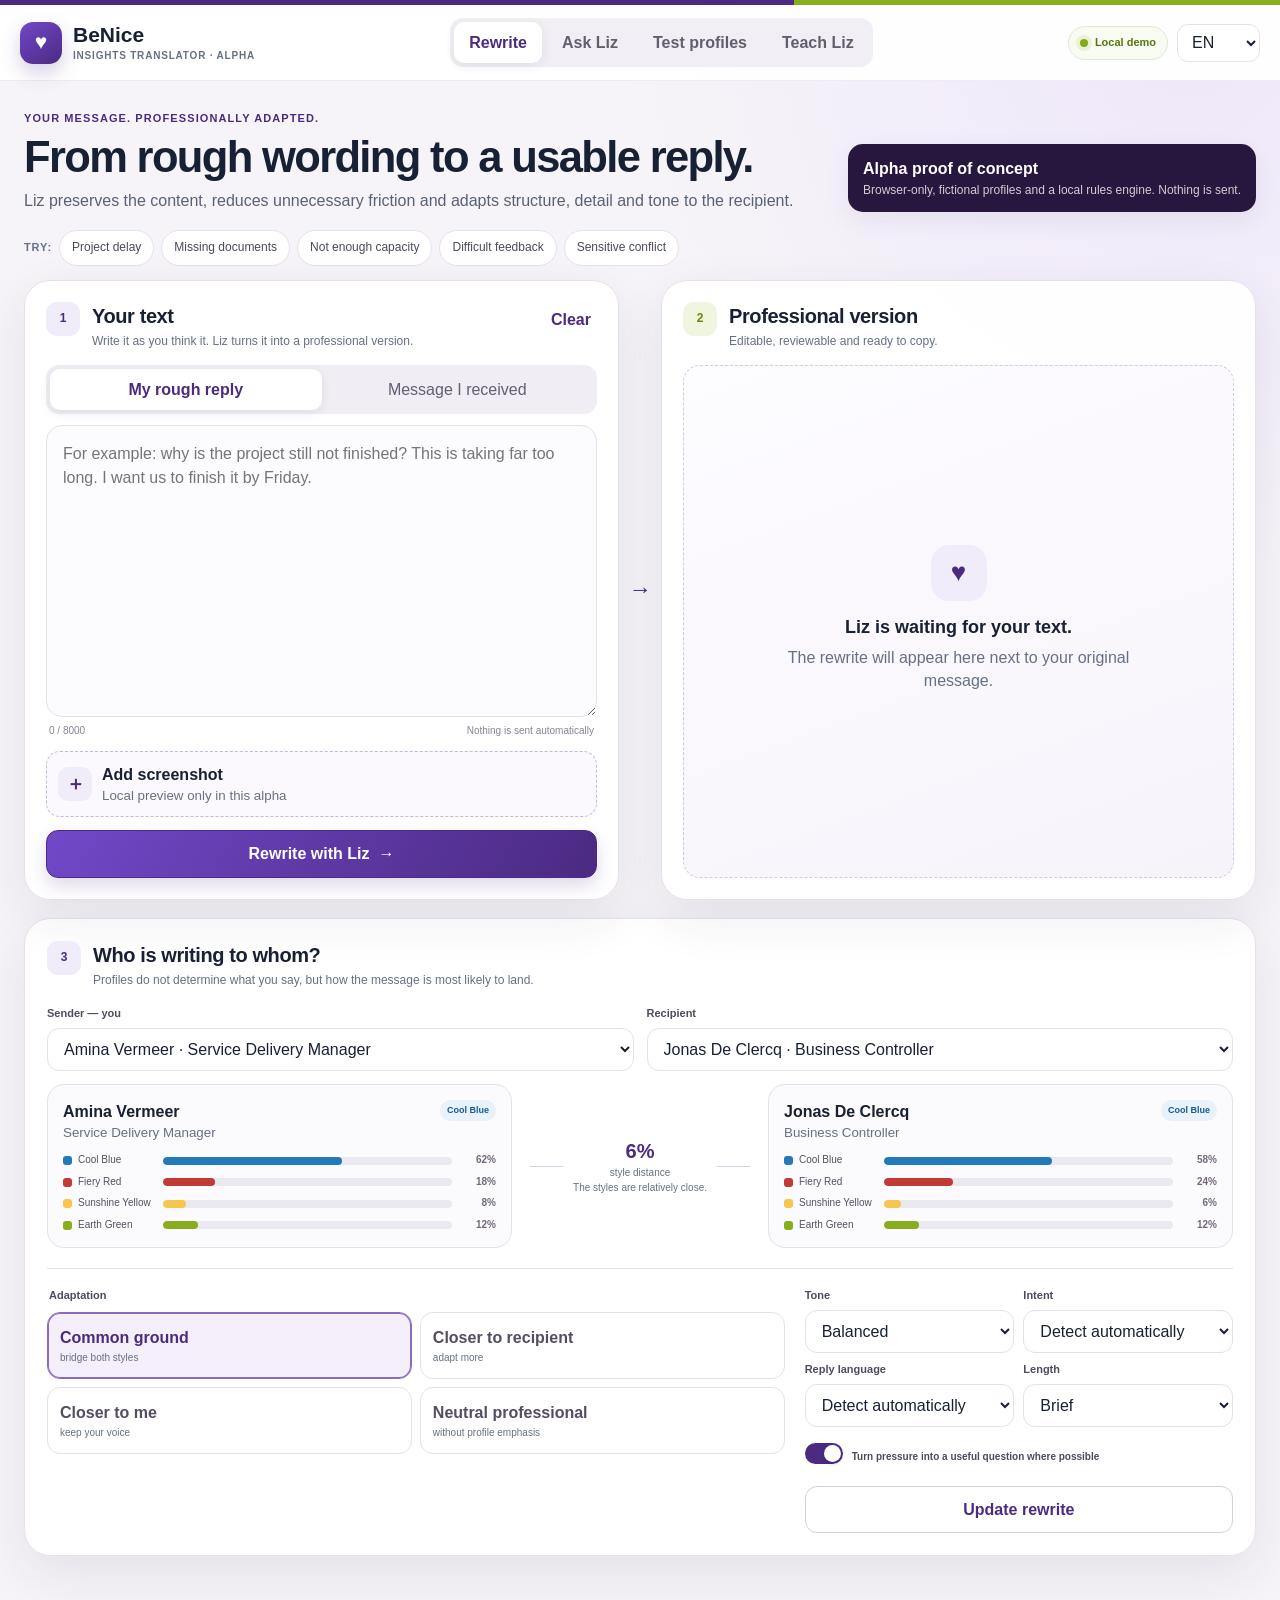
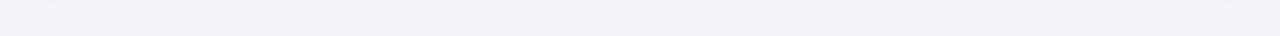
==== commit 4d006d5d: "setup with pages actions models issues and requests" ====
--- a/index.html
+++ b/index.html
@@ -7,7 +7,7 @@
   <meta name="description" content="BeNice alpha prototype: professionele tekstverbetering afgestemd op Insights Discovery kleurenergieën.">
   <link rel="manifest" href="./manifest.webmanifest">
   <link rel="icon" href="./icons/icon.svg" type="image/svg+xml">
-  <link rel="stylesheet" href="./styles.css?v=0.8.0">
+  <link rel="stylesheet" href="./styles.css?v=0.9.0">
   <title>BeNice · Insights Translator alpha</title>
 </head>
 <body>
@@ -20,8 +20,9 @@
 
     <nav class="main-nav" aria-label="Hoofdnavigatie">
       <button class="active" type="button" data-mode="rewrite" data-i18n="navRewrite">Herschrijven</button>
-      <button type="button" data-mode="coach" data-i18n="navCoach">Ask Liv</button>
+      <button type="button" data-mode="coach" data-i18n="navCoach">Ask Liz</button>
       <button type="button" data-mode="profiles" data-i18n="navProfiles">Testprofielen</button>
+      <a href="./teach.html">Teach Liz</a>
     </nav>
 
     <div class="header-actions">
@@ -42,7 +43,7 @@
         <div>
           <p class="eyebrow" data-i18n="eyebrow">Jouw boodschap. Professioneel afgestemd.</p>
           <h1 data-i18n="title">Van ruwe tekst naar een bruikbaar antwoord.</h1>
-          <p data-i18n="subtitle">Liv behoudt de inhoud, verzacht onnodige frictie en past structuur, detail en toon aan de ontvanger aan.</p>
+          <p data-i18n="subtitle">Liz behoudt de inhoud, verzacht onnodige frictie en past structuur, detail en toon aan de ontvanger aan.</p>
         </div>
         <div class="prototype-note">
           <strong data-i18n="pocTitle">Alpha proof of concept</strong>
@@ -65,7 +66,7 @@
             <div class="step-number">1</div>
             <div>
               <h2 data-i18n="inputTitle">Jouw tekst</h2>
-              <p data-i18n="inputSub">Schrijf zoals je het denkt. Liv maakt er een professionele versie van.</p>
+              <p data-i18n="inputSub">Schrijf zoals je het denkt. Liz maakt er een professionele versie van.</p>
             </div>
             <button id="clearBtn" class="text-button" type="button" data-i18n="clear">Wissen</button>
           </div>
@@ -89,7 +90,7 @@
           <img id="preview" class="screenshot-preview hidden" alt="Screenshot preview">
 
           <button id="rewriteBtn" class="primary-button full" type="button">
-            <span data-i18n="rewriteButton">Herschrijf met Liv</span><b>→</b>
+            <span data-i18n="rewriteButton">Herschrijf met Liz</span><b>→</b>
           </button>
         </article>
 
@@ -107,7 +108,7 @@
 
           <div id="outputEmpty" class="output-empty">
             <span class="empty-heart">♥</span>
-            <strong data-i18n="emptyTitle">Liv wacht op je tekst.</strong>
+            <strong data-i18n="emptyTitle">Liz wacht op je tekst.</strong>
             <p data-i18n="emptyText">De herwerking verschijnt hier naast je originele boodschap.</p>
           </div>
 
@@ -121,7 +122,7 @@
 
             <div class="output-insights">
               <section>
-                <div class="insight-head"><span>✓</span><strong data-i18n="changedTitle">Wat Liv verbeterde</strong></div>
+                <div class="insight-head"><span>✓</span><strong data-i18n="changedTitle">Wat Liz verbeterde</strong></div>
                 <ul id="changesList" class="insight-list"></ul>
               </section>
               <section>
@@ -195,8 +196,8 @@
       <div class="coach-layout">
         <article class="coach-intro">
           <p class="eyebrow" data-i18n="coachEyebrow">Interne wegwijzer</p>
-          <h1 data-i18n="coachTitle">Vraag Liv waar je best terechtkunt.</h1>
-          <p data-i18n="coachText">Liv koppelt je vraag aan de juiste dienst, eigenaar en volgende actie. Deze demo bewaart geen gespreksgeschiedenis.</p>
+          <h1 data-i18n="coachTitle">Vraag Liz waar je best terechtkunt.</h1>
+          <p data-i18n="coachText">Liz koppelt je vraag aan de juiste dienst, eigenaar en volgende actie. Deze demo bewaart geen gespreksgeschiedenis.</p>
           <div class="coach-prompts">
             <button type="button" data-coach="it" data-i18n="coachIt">Laptop, VPN, account of infrastructuur werkt niet</button>
             <button type="button" data-coach="hr" data-i18n="coachHr">HR of bedrijfswagen</button>
@@ -210,7 +211,7 @@
         <article class="coach-card card">
           <div class="section-heading"><div class="step-number">1</div><div><h2 data-i18n="coachQuestion">Wat wil je vragen?</h2><p data-i18n="coachQuestionSub">Je hoeft het niet netjes te formuleren.</p></div></div>
           <textarea id="coachText" maxlength="4000" data-i18n-placeholder="coachPlaceholder" placeholder="Bijvoorbeeld: mijn laptop krijgt geen VPN-verbinding en ik moet dringend thuis kunnen werken."></textarea>
-          <button id="coachBtn" class="primary-button full" type="button"><span data-i18n="askLiv">Vraag het aan Liv</span><b>→</b></button>
+          <button id="coachBtn" class="primary-button full" type="button"><span data-i18n="askLiz">Vraag het aan Liz</span><b>→</b></button>
           <div id="coachResult" class="coach-result hidden"></div>
         </article>
       </div>
@@ -232,6 +233,6 @@
   </main>
 
   <div id="toast" class="toast" role="status" aria-live="polite"></div>
-  <script type="module" src="./app.js?v=0.8.0"></script>
+  <script type="module" src="./app.js?v=0.9.0"></script>
 </body>
 </html>
--- a/styles.css
+++ b/styles.css
@@ -13,7 +13,7 @@
 .brand-ribbon{height:5px;background:linear-gradient(90deg,var(--purple) 0 62%,var(--green) 62%)}
 .app-header{position:sticky;top:0;z-index:40;display:grid;grid-template-columns:auto 1fr auto;align-items:center;gap:24px;padding:13px max(20px,calc((100vw - 1480px)/2));background:rgba(255,255,255,.93);backdrop-filter:blur(18px);border-bottom:1px solid rgba(75,42,130,.09)}
 .brand{display:flex;align-items:center;gap:11px;color:inherit;text-decoration:none}.brand-mark{width:42px;height:42px;display:grid;place-items:center;border-radius:13px;background:linear-gradient(145deg,var(--purple-2),var(--purple));color:#fff;font-size:21px;box-shadow:0 8px 20px rgba(75,42,130,.23)}.brand>span:last-child{display:flex;flex-direction:column;line-height:1.05}.brand strong{font-size:21px}.brand small{margin-top:5px;color:var(--muted);font-size:10px;font-weight:700;letter-spacing:.08em;text-transform:uppercase}
-.main-nav{justify-self:center;display:flex;gap:5px;padding:4px;background:#f1eef5;border-radius:13px}.main-nav button{border:0;background:transparent;padding:9px 15px;border-radius:10px;color:#655d6d;font-weight:750}.main-nav button.active{background:#fff;color:var(--purple);box-shadow:0 3px 12px rgba(49,35,67,.08)}
+.main-nav{justify-self:center;display:flex;gap:5px;padding:4px;background:#f1eef5;border-radius:13px}.main-nav button,.main-nav a{border:0;background:transparent;padding:9px 15px;border-radius:10px;color:#655d6d;font-weight:750;text-decoration:none;white-space:nowrap}.main-nav button.active,.main-nav a.active{background:#fff;color:var(--purple);box-shadow:0 3px 12px rgba(49,35,67,.08)}
 .header-actions{display:flex;align-items:center;gap:9px}.local-badge{display:flex;align-items:center;gap:7px;border:1px solid #dfe9ce;background:#f8fbf1;color:#58750f;border-radius:999px;padding:8px 11px;font-size:11px;font-weight:800}.local-badge i{width:8px;height:8px;border-radius:50%;background:#84aa18;box-shadow:0 0 0 4px #eaf2d6}.header-actions select,.square-button{height:38px;border:1px solid var(--line);background:#fff;border-radius:11px;color:var(--ink)}.header-actions select{padding:0 28px 0 10px}.square-button{width:38px;color:var(--purple);font-weight:900}
 .app-shell{max-width:1480px;margin:auto;padding:30px 24px 80px}.mode-panel{animation:fadeIn .2s ease}@keyframes fadeIn{from{opacity:.25;transform:translateY(4px)}to{opacity:1;transform:none}}
 .page-intro{display:flex;align-items:flex-end;justify-content:space-between;gap:30px;margin:0 0 18px}.page-intro>div:first-child{max-width:900px}.eyebrow{margin:0 0 7px;color:var(--purple);font-weight:900;text-transform:uppercase;letter-spacing:.1em;font-size:11px}.page-intro h1,.coach-intro h1,.profiles-header h1{margin:0;font-size:clamp(29px,3.4vw,50px);line-height:1.06;letter-spacing:-.038em}.page-intro p:not(.eyebrow),.coach-intro>p:not(.eyebrow),.profiles-header p:not(.eyebrow){margin:9px 0 0;color:#596174;font-size:16px}.prototype-note{max-width:420px;padding:13px 15px;border-radius:15px;background:#27163e;color:#fff;box-shadow:var(--shadow-soft)}.prototype-note strong{display:block;margin-bottom:2px}.prototype-note span{display:block;opacity:.78;font-size:12px}
@@ -30,5 +30,5 @@
 .coach-layout{display:grid;grid-template-columns:.8fr 1.2fr;gap:24px;align-items:start}.coach-intro{padding:34px 18px}.coach-prompts{display:grid;gap:8px;margin-top:22px}.coach-prompts button{border:1px solid var(--line);background:#fff;text-align:left;border-radius:13px;padding:11px 13px;color:#4f4858}.coach-prompts button:hover{border-color:#9e87c4;color:var(--purple)}.coach-card{padding:22px}.coach-card textarea{min-height:260px;margin:16px 0 12px}.coach-result{margin-top:14px;padding:16px;border-radius:16px;background:#f5f1fa;border:1px solid #ddd1eb}.coach-result h3{margin:0 0 4px}.coach-result p{color:#5c5366}.route-card{padding:13px;margin:10px 0;border-radius:13px;background:#fff;border:1px solid #e2d9ec}.route-card strong,.route-card small{display:block}.route-card small{color:var(--muted);margin-top:3px}.coach-actions{display:flex;flex-wrap:wrap;gap:8px;margin-top:11px}
 .profiles-header{display:flex;align-items:center;justify-content:space-between;gap:25px;padding:22px}.profile-actions{display:flex;align-items:center;flex-wrap:wrap;gap:8px}.profile-stats{display:grid;grid-template-columns:repeat(3,1fr);gap:12px;margin:14px 0}.profile-stats>div{padding:16px;border-radius:16px;background:#fff;border:1px solid var(--line);box-shadow:var(--shadow-soft)}.profile-stats strong,.profile-stats span{display:block}.profile-stats strong{font-size:25px;color:var(--purple)}.profile-stats span{color:var(--muted);font-size:11px}.profile-filter{display:grid;grid-template-columns:1fr 260px;gap:10px;padding:13px;margin-bottom:14px}.persona-grid{display:grid;grid-template-columns:repeat(3,1fr);gap:12px}.persona-card{padding:15px;border:1px solid var(--line);border-radius:17px;background:#fff;box-shadow:var(--shadow-soft)}.persona-head{display:flex;align-items:flex-start;justify-content:space-between;gap:9px;margin-bottom:10px}.persona-head strong,.persona-head small{display:block}.persona-head small{color:var(--muted)}.persona-meta{display:flex;justify-content:space-between;margin-top:10px;padding-top:9px;border-top:1px solid #eeeaf1;color:#7b7383;font-size:9px}.file-button{cursor:pointer}
 .toast{position:fixed;left:50%;bottom:24px;z-index:80;transform:translate(-50%,20px);opacity:0;pointer-events:none;padding:11px 16px;border-radius:12px;background:#241734;color:#fff;box-shadow:0 12px 30px rgba(0,0,0,.18);transition:.2s}.toast.show{opacity:1;transform:translate(-50%,0)}
-@media(max-width:1080px){.app-header{grid-template-columns:auto auto}.main-nav{order:3;grid-column:1/-1;justify-self:stretch}.main-nav button{flex:1}.translator-workspace{grid-template-columns:1fr}.workspace-arrow{height:34px;transform:rotate(90deg)}.profile-comparison{grid-template-columns:1fr}.bridge-summary{padding:0 20px}.control-grid{grid-template-columns:1fr}.coach-layout{grid-template-columns:1fr}.persona-grid{grid-template-columns:repeat(2,1fr)}}
-@media(max-width:720px){.app-shell{padding:22px 13px 60px}.app-header{padding:10px 13px;gap:10px}.brand small,.local-badge{display:none}.header-actions{justify-self:end}.main-nav{overflow:auto}.main-nav button{padding:8px 11px;white-space:nowrap}.page-intro{display:block}.prototype-note{margin-top:14px}.translator-workspace{gap:0}.message-panel,.style-bridge,.coach-card,.profiles-header{padding:16px;border-radius:20px}.output-insights{grid-template-columns:1fr}.people-selectors,.compact-controls,.adaptation-options{grid-template-columns:1fr}.toggle-control,.compact-controls>.full{grid-column:auto}.profile-comparison{gap:10px}.bridge-summary{min-height:52px}.bridge-line{display:block}.profile-bar{grid-template-columns:83px minmax(70px,1fr) 31px}.result-actions,.meeting-actions{display:grid;grid-template-columns:1fr}.result-actions>*{width:100%}.coach-intro{padding:15px 4px}.profiles-header{display:block}.profile-actions{margin-top:14px}.profile-stats{grid-template-columns:1fr}.profile-filter{grid-template-columns:1fr}.persona-grid{grid-template-columns:1fr}.page-intro h1,.coach-intro h1,.profiles-header h1{font-size:31px}.quick-demos{overflow:auto;flex-wrap:nowrap;padding-bottom:4px}.quick-demos button{white-space:nowrap}.input-panel textarea{min-height:230px}.output-empty{min-height:300px}}
+@media(max-width:1080px){.app-header{grid-template-columns:auto auto}.main-nav{order:3;grid-column:1/-1;justify-self:stretch}.main-nav button,.main-nav a{flex:1;text-align:center}.translator-workspace{grid-template-columns:1fr}.workspace-arrow{height:34px;transform:rotate(90deg)}.profile-comparison{grid-template-columns:1fr}.bridge-summary{padding:0 20px}.control-grid{grid-template-columns:1fr}.coach-layout{grid-template-columns:1fr}.persona-grid{grid-template-columns:repeat(2,1fr)}}
+@media(max-width:720px){.app-shell{padding:22px 13px 60px}.app-header{padding:10px 13px;gap:10px}.brand small,.local-badge{display:none}.header-actions{justify-self:end}.main-nav{overflow:auto}.main-nav button,.main-nav a{padding:8px 11px;white-space:nowrap}.page-intro{display:block}.prototype-note{margin-top:14px}.translator-workspace{gap:0}.message-panel,.style-bridge,.coach-card,.profiles-header{padding:16px;border-radius:20px}.output-insights{grid-template-columns:1fr}.people-selectors,.compact-controls,.adaptation-options{grid-template-columns:1fr}.toggle-control,.compact-controls>.full{grid-column:auto}.profile-comparison{gap:10px}.bridge-summary{min-height:52px}.bridge-line{display:block}.profile-bar{grid-template-columns:83px minmax(70px,1fr) 31px}.result-actions,.meeting-actions{display:grid;grid-template-columns:1fr}.result-actions>*{width:100%}.coach-intro{padding:15px 4px}.profiles-header{display:block}.profile-actions{margin-top:14px}.profile-stats{grid-template-columns:1fr}.profile-filter{grid-template-columns:1fr}.persona-grid{grid-template-columns:1fr}.page-intro h1,.coach-intro h1,.profiles-header h1{font-size:31px}.quick-demos{overflow:auto;flex-wrap:nowrap;padding-bottom:4px}.quick-demos button{white-space:nowrap}.input-panel textarea{min-height:230px}.output-empty{min-height:300px}}
